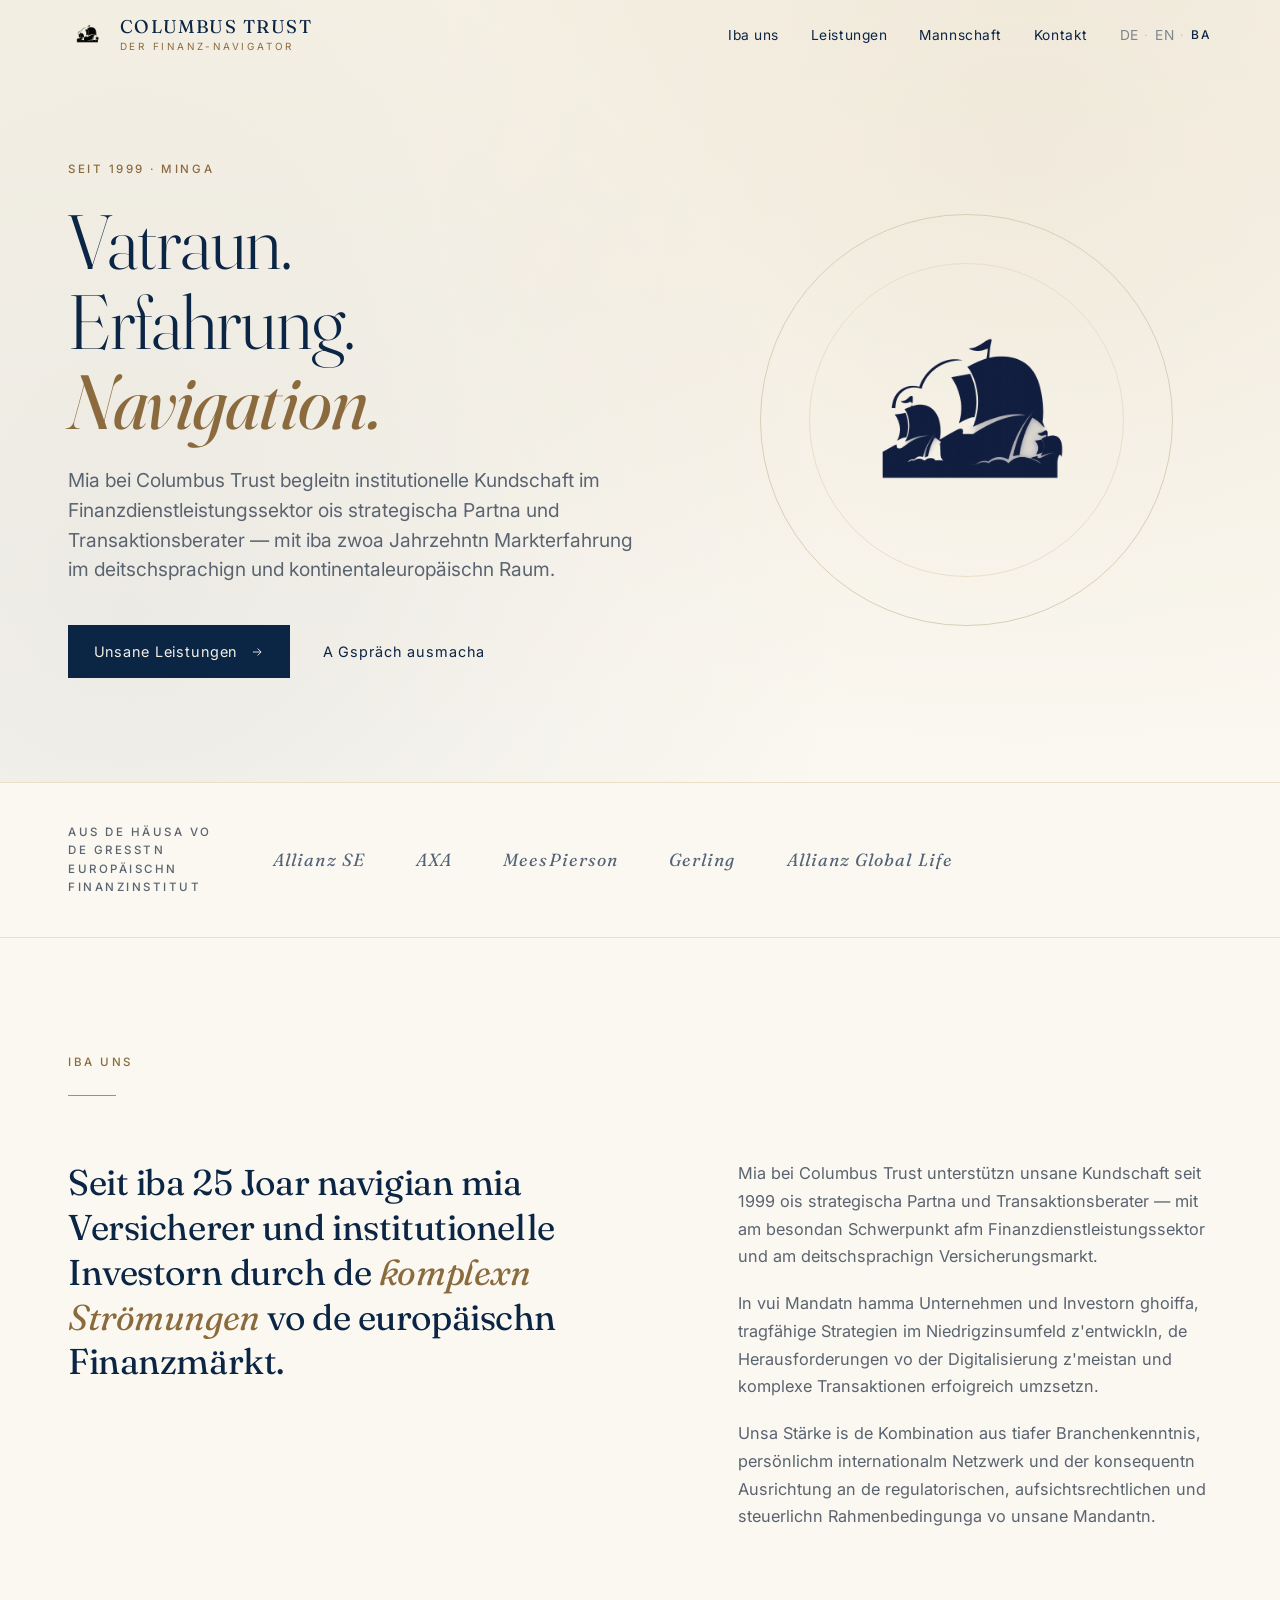
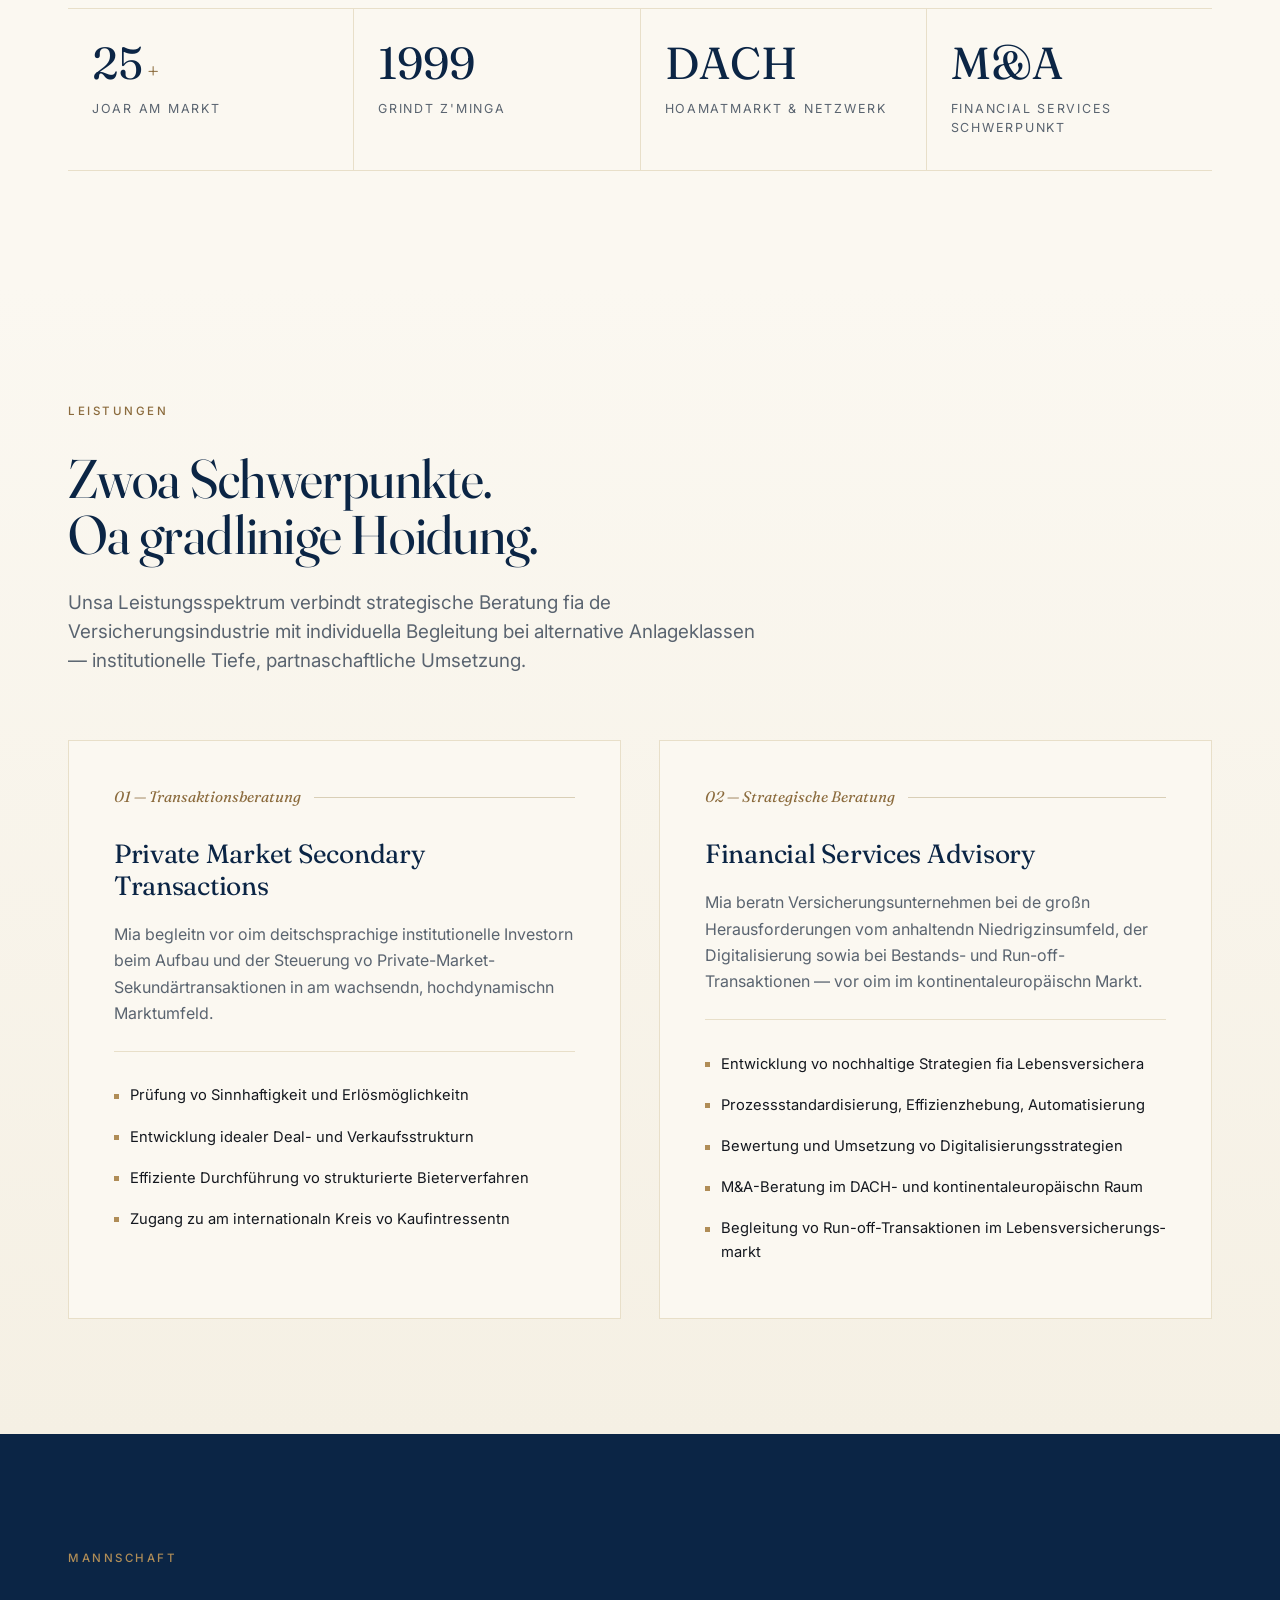
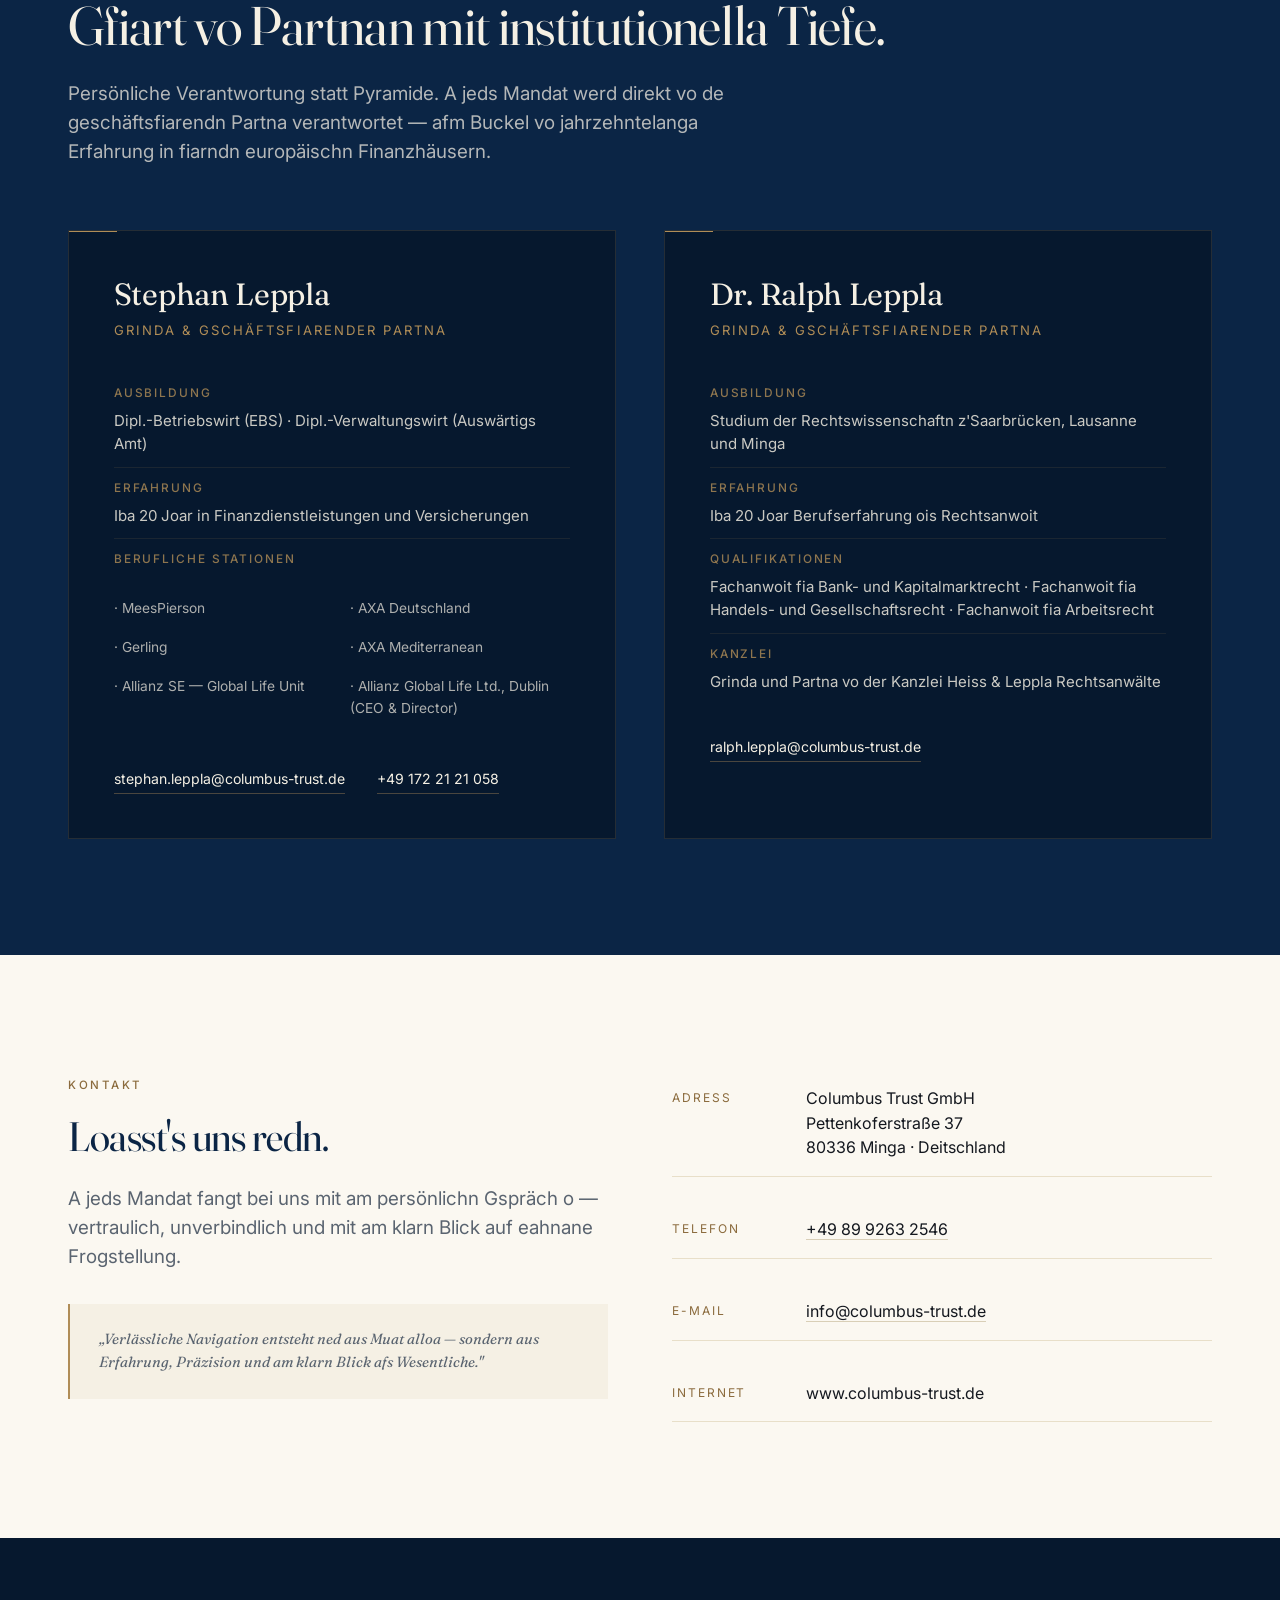
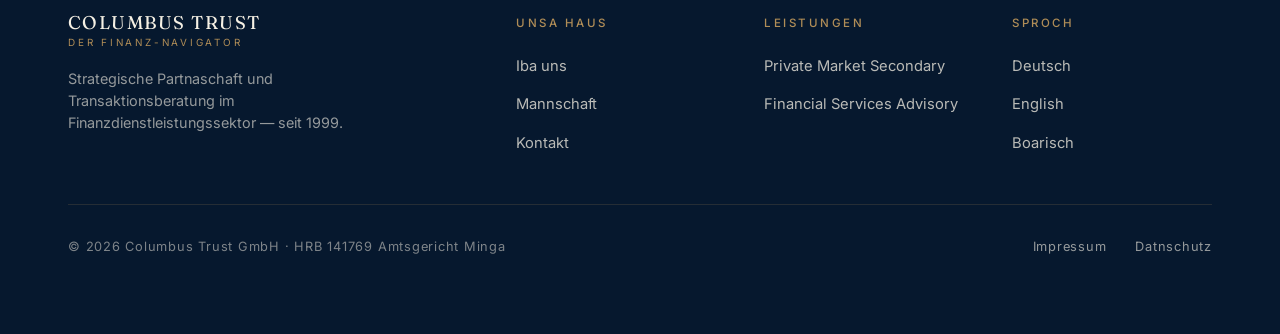
==== ba.html @ 00d5286d "Add Boarisch (Bavarian) translation + mobile logo alignment fix - New ba.html with Bavarian dialect " ====
<!DOCTYPE html>
<html lang="de-BY">
<head>
  <meta charset="UTF-8" />
  <meta name="viewport" content="width=device-width, initial-scale=1.0" />
  <title>Columbus Trust — Mia navigian's</title>
  <meta name="description" content="Columbus Trust GmbH — Strategischa Partna und Transaktionsberater fia de Finanzdienstleistungsbranche seit 1999. Minga." />
  <meta name="theme-color" content="#0B2545" />

  <link rel="preconnect" href="https://fonts.googleapis.com" />
  <link rel="preconnect" href="https://fonts.gstatic.com" crossorigin />
  <link href="https://fonts.googleapis.com/css2?family=Fraunces:ital,opsz,wght@0,9..144,300;0,9..144,400;0,9..144,500;1,9..144,400&family=Inter:wght@300;400;500;600&display=swap" rel="stylesheet" />

  <link rel="icon" type="image/png" href="assets/logo.png" />
  <link rel="stylesheet" href="styles.css" />
</head>
<body>

  <header class="site-header" id="siteHeader">
    <div class="container nav">
      <a href="#top" class="brand" aria-label="Columbus Trust — Hoamseitn">
        <span class="brand-mark"><img src="assets/logo.png" alt="" /></span>
        <span class="brand-text">
          <span class="brand-name">Columbus Trust</span>
          <span class="brand-tag">Der Finanz-Navigator</span>
        </span>
      </a>

      <nav aria-label="Hauptnavigation">
        <ul class="nav-links">
          <li><a href="#about">Iba uns</a></li>
          <li><a href="#services">Leistungen</a></li>
          <li><a href="#team">Mannschaft</a></li>
          <li><a href="#contact">Kontakt</a></li>
          <li class="lang-switch">
            <a href="index.html">DE</a>
            <span class="sep">·</span>
            <a href="en.html">EN</a>
            <span class="sep">·</span>
            <span class="active">BA</span>
          </li>
        </ul>
      </nav>

      <button class="nav-toggle" aria-label="Menü aufmacha" id="navToggle">
        <span></span><span></span><span></span>
      </button>
    </div>
  </header>

  <main id="top">

    <section class="hero">
      <div class="container hero-inner">
        <div class="hero-text reveal">
          <div class="eyebrow">Seit 1999 · Minga</div>
          <h1 class="hero-title display">
            Vatraun.<br />
            Erfahrung.<br />
            <em>Navigation.</em>
          </h1>
          <p class="hero-lead">
            Mia bei Columbus Trust begleitn institutionelle Kundschaft im Finanzdienstleistungssektor ois strategischa Partna und Transaktionsberater — mit iba zwoa Jahrzehntn Markterfahrung im deitschsprachign und kontinentaleuropäischn Raum.
          </p>
          <div>
            <a href="#services" class="hero-cta">Unsane Leistungen
              <svg width="14" height="14" viewBox="0 0 24 24" fill="none" stroke="currentColor" stroke-width="1.5"><path d="M5 12h14M13 6l6 6-6 6"/></svg>
            </a>
            <a href="#contact" class="hero-cta-secondary">A Gspräch ausmacha</a>
          </div>
        </div>

        <div class="hero-mark reveal" aria-hidden="true">
          <img src="assets/logo.png" alt="" />
        </div>
      </div>
    </section>

    <section class="credibility">
      <div class="container">
        <div class="credibility-label">Aus de Häusa vo de greßtn europäischn Finanzinstitut</div>
        <div class="credibility-logos">
          <span>Allianz SE</span>
          <span>AXA</span>
          <span>MeesPierson</span>
          <span>Gerling</span>
          <span>Allianz Global Life</span>
        </div>
      </div>
    </section>

    <section class="about" id="about">
      <div class="container">
        <div class="section-head reveal">
          <span class="eyebrow">Iba uns</span>
          <span class="divider"></span>
        </div>

        <div class="about-grid">
          <p class="about-statement reveal">
            Seit iba 25 Joar navigian mia Versicherer und institutionelle Investorn durch de <em>komplexn Strömungen</em> vo de europäischn Finanzmärkt.
          </p>

          <div class="about-body reveal">
            <p>
              Mia bei Columbus Trust unterstützn unsane Kundschaft seit 1999 ois strategischa Partna und Transaktionsberater — mit am besondan Schwerpunkt afm Finanzdienstleistungs­sektor und am deitschsprachign Versicherungs­markt.
            </p>
            <p>
              In vui Mandatn hamma Unternehmen und Investorn ghoiffa, tragfähige Strategien im Niedrigzinsumfeld z'entwickln, de Herausforderungen vo der Digitalisierung z'meistan und komplexe Transaktionen erfoigreich umzsetzn.
            </p>
            <p>
              Unsa Stärke is de Kombination aus tiafer Branchenkenntnis, persönlichm internationalm Netzwerk und der konsequentn Ausrichtung an de regulatorischen, aufsichtsrechtlichen und steuerlichn Rahmenbedingunga vo unsane Mandantn.
            </p>
          </div>
        </div>

        <div class="stats reveal">
          <div class="stat">
            <div class="stat-num">25<small>+</small></div>
            <div class="stat-label">Joar am Markt</div>
          </div>
          <div class="stat">
            <div class="stat-num">1999</div>
            <div class="stat-label">Grindt z'Minga</div>
          </div>
          <div class="stat">
            <div class="stat-num">DACH</div>
            <div class="stat-label">Hoamatmarkt &amp; Netzwerk</div>
          </div>
          <div class="stat">
            <div class="stat-num">M&amp;A</div>
            <div class="stat-label">Financial Services Schwerpunkt</div>
          </div>
        </div>
      </div>
    </section>

    <section class="services" id="services">
      <div class="container">
        <div class="section-head reveal">
          <span class="eyebrow">Leistungen</span>
          <h2 class="display">Zwoa Schwerpunkte.<br /> Oa gradlinige Hoidung.</h2>
          <p class="lead">
            Unsa Leistungsspektrum verbindt strategische Beratung fia de Versicherungsindustrie mit individuella Begleitung bei alternative Anlageklassen — institutionelle Tiefe, partnaschaftliche Umsetzung.
          </p>
        </div>

        <div class="service-grid">
          <article class="service-card reveal">
            <div class="service-num">01 — Transaktionsberatung</div>
            <h3>Private Market Secondary Transactions</h3>
            <p>
              Mia begleitn vor oim deitschsprachige institutionelle Investorn beim Aufbau und der Steuerung vo Private-Market-Sekundärtransaktionen in am wachsendn, hochdynamischn Marktumfeld.
            </p>
            <ul class="service-list">
              <li>Prüfung vo Sinnhaftigkeit und Erlösmöglichkeitn</li>
              <li>Entwicklung idealer Deal- und Verkaufsstrukturn</li>
              <li>Effiziente Durchführung vo strukturierte Bieterverfahren</li>
              <li>Zugang zu am internationaln Kreis vo Kaufintressentn</li>
            </ul>
          </article>

          <article class="service-card reveal">
            <div class="service-num">02 — Strategische Beratung</div>
            <h3>Financial Services Advisory</h3>
            <p>
              Mia beratn Versicherungsunternehmen bei de großn Herausforderungen vom anhaltendn Niedrigzinsumfeld, der Digitalisierung sowia bei Bestands- und Run-off-Transaktionen — vor oim im kontinentaleuropäischn Markt.
            </p>
            <ul class="service-list">
              <li>Entwicklung vo nochhaltige Strategien fia Lebensversichera</li>
              <li>Prozessstandardisierung, Effizienzhebung, Automatisierung</li>
              <li>Bewertung und Umsetzung vo Digitalisierungs­strategien</li>
              <li>M&amp;A-Beratung im DACH- und kontinental­europäischn Raum</li>
              <li>Begleitung vo Run-off-Transaktionen im Lebensversicherungs­markt</li>
            </ul>
          </article>
        </div>
      </div>
    </section>

    <section class="team" id="team">
      <div class="container">
        <div class="section-head reveal">
          <span class="eyebrow" style="color: var(--brass);">Mannschaft</span>
          <h2 class="display">Gfiart vo Partnan mit institutionella Tiefe.</h2>
          <p class="lead" style="color: rgba(245, 240, 228, 0.72);">
            Persönliche Verantwortung statt Pyramide. A jeds Mandat werd direkt vo de geschäftsfiarendn Partna verantwortet — afm Buckel vo jahrzehntelanga Erfahrung in fiarndn europäischn Finanzhäusern.
          </p>
        </div>

        <div class="team-grid">

          <article class="partner-card reveal">
            <h3 class="partner-name">Stephan Leppla</h3>
            <div class="partner-role">Grinda &amp; Gschäftsfiarender Partna</div>

            <ul class="partner-bio">
              <li>
                <strong>Ausbildung</strong>
                Dipl.-Betriebswirt (EBS) · Dipl.-Verwaltungswirt (Auswärtigs Amt)
              </li>
              <li>
                <strong>Erfahrung</strong>
                Iba 20 Joar in Finanzdienstleistungen und Versicherungen
              </li>
              <li>
                <strong>Berufliche Stationen</strong>
                <div class="partner-history">
                  <span>· MeesPierson</span>
                  <span>· AXA Deutschland</span>
                  <span>· Gerling</span>
                  <span>· AXA Mediterranean</span>
                  <span>· Allianz SE — Global Life Unit</span>
                  <span>· Allianz Global Life Ltd., Dublin (CEO &amp; Director)</span>
                </div>
              </li>
            </ul>

            <div class="partner-contact">
              <a href="mailto:stephan.leppla@columbus-trust.de">stephan.leppla@columbus-trust.de</a>
              <a href="tel:+491722121058">+49 172 21 21 058</a>
            </div>
          </article>

          <article class="partner-card reveal">
            <h3 class="partner-name">Dr. Ralph Leppla</h3>
            <div class="partner-role">Grinda &amp; Gschäftsfiarender Partna</div>

            <ul class="partner-bio">
              <li>
                <strong>Ausbildung</strong>
                Studium der Rechtswissenschaftn z'Saarbrücken, Lausanne und Minga
              </li>
              <li>
                <strong>Erfahrung</strong>
                Iba 20 Joar Berufserfahrung ois Rechtsanwoit
              </li>
              <li>
                <strong>Qualifikationen</strong>
                Fachanwoit fia Bank- und Kapitalmarktrecht · Fachanwoit fia Handels- und Gesellschaftsrecht · Fachanwoit fia Arbeitsrecht
              </li>
              <li>
                <strong>Kanzlei</strong>
                Grinda und Partna vo der Kanzlei Heiss &amp; Leppla Rechtsanwälte
              </li>
            </ul>

            <div class="partner-contact">
              <a href="mailto:ralph.leppla@columbus-trust.de">ralph.leppla@columbus-trust.de</a>
            </div>
          </article>

        </div>
      </div>
    </section>

    <section class="contact" id="contact">
      <div class="container">
        <div class="contact-grid">

          <div class="contact-block reveal">
            <span class="eyebrow">Kontakt</span>
            <h3 class="display" style="margin-top: 1rem;">Loasst's uns redn.</h3>
            <p class="lead" style="margin-top: 1.2rem;">
              A jeds Mandat fangt bei uns mit am persönlichn Gspräch o — vertraulich, unverbindlich und mit am klarn Blick auf eahnane Frogstellung.
            </p>
            <div class="contact-note" style="margin-top: 2rem;">
              „Verlässliche Navigation entsteht ned aus Muat alloa — sondern aus Erfahrung, Präzision und am klarn Blick afs Wesentliche."
            </div>
          </div>

          <div class="contact-info reveal">
            <div class="contact-row">
              <span class="label">Adress</span>
              <span class="value">
                Columbus Trust GmbH<br />
                Pettenkoferstraße 37<br />
                80336 Minga · Deitschland
              </span>
            </div>
            <div class="contact-row">
              <span class="label">Telefon</span>
              <span class="value"><a href="tel:+498992632546">+49 89 9263 2546</a></span>
            </div>
            <div class="contact-row">
              <span class="label">E-Mail</span>
              <span class="value"><a href="mailto:info@columbus-trust.de">info@columbus-trust.de</a></span>
            </div>
            <div class="contact-row">
              <span class="label">Internet</span>
              <span class="value">www.columbus-trust.de</span>
            </div>
          </div>

        </div>
      </div>
    </section>

  </main>

  <footer class="site-footer">
    <div class="container">
      <div class="footer-grid">
        <div class="footer-brand">
          <div class="brand-text">
            <span class="brand-name">Columbus Trust</span>
            <span class="brand-tag">Der Finanz-Navigator</span>
          </div>
          <p>Strategische Partnaschaft und Transaktionsberatung im Finanzdienstleistungs­sektor — seit 1999.</p>
        </div>

        <div class="footer-col">
          <h5>Unsa Haus</h5>
          <ul>
            <li><a href="#about">Iba uns</a></li>
            <li><a href="#team">Mannschaft</a></li>
            <li><a href="#contact">Kontakt</a></li>
          </ul>
        </div>

        <div class="footer-col">
          <h5>Leistungen</h5>
          <ul>
            <li><a href="#services">Private Market Secondary</a></li>
            <li><a href="#services">Financial Services Advisory</a></li>
          </ul>
        </div>

        <div class="footer-col">
          <h5>Sproch</h5>
          <ul>
            <li><a href="index.html">Deutsch</a></li>
            <li><a href="en.html">English</a></li>
            <li><a href="ba.html">Boarisch</a></li>
          </ul>
        </div>
      </div>

      <div class="footer-bottom">
        <div>© <span id="year"></span> Columbus Trust GmbH · HRB 141769 Amtsgericht Minga</div>
        <div class="legal">
          <a href="impressum.html">Impressum</a>
          <a href="datenschutz.html">Datnschutz</a>
        </div>
      </div>
    </div>
  </footer>

  <script>
    const header = document.getElementById('siteHeader');
    const onScroll = () => header.classList.toggle('is-scrolled', window.scrollY > 12);
    window.addEventListener('scroll', onScroll, { passive: true });
    onScroll();

    const navToggle = document.getElementById('navToggle');
    navToggle?.addEventListener('click', () => document.body.classList.toggle('nav-mobile-open'));
    document.querySelectorAll('.nav-links a').forEach(link => {
      link.addEventListener('click', () => document.body.classList.remove('nav-mobile-open'));
    });

    const observer = new IntersectionObserver((entries) => {
      entries.forEach(entry => {
        if (entry.isIntersecting) {
          entry.target.classList.add('is-visible');
          observer.unobserve(entry.target);
        }
      });
    }, { threshold: 0.12, rootMargin: '0px 0px -40px 0px' });
    document.querySelectorAll('.reveal').forEach(el => observer.observe(el));

    document.getElementById('year').textContent = new Date().getFullYear();
  </script>
</body>
</html>
---- styles.css ----
/* =========================================================
   COLUMBUS TRUST — Design system
   Palette: deep navy + warm cream + restrained brass
   Typography: Fraunces (display serif) + Inter (body sans)
   ========================================================= */

:root {
  --navy:        #0B2545;
  --navy-deep:   #06182E;
  --navy-soft:   #1B3358;
  --cream:       #F5F0E4;
  --paper:       #FBF8F1;
  --paper-warm:  #F1ECDF;
  --brass:       #B08D57;
  --brass-dim:   #8B6B3D;
  --ink:         #14181F;
  --ink-muted:   #5A6470;
  --line:        #D9CFB7;
  --line-soft:   #E8DFC9;

  --serif:  "Fraunces", "EB Garamond", "Georgia", serif;
  --sans:   "Inter", -apple-system, BlinkMacSystemFont, "Segoe UI", system-ui, sans-serif;

  --maxw: 1240px;
  --gutter: clamp(1.25rem, 4vw, 3rem);

  --ease: cubic-bezier(0.22, 1, 0.36, 1);
}

* { box-sizing: border-box; margin: 0; padding: 0; }

html { scroll-behavior: smooth; }

body {
  font-family: var(--sans);
  font-size: 17px;
  line-height: 1.6;
  color: var(--ink);
  background: var(--paper);
  -webkit-font-smoothing: antialiased;
  -moz-osx-font-smoothing: grayscale;
  text-rendering: optimizeLegibility;
}

img { max-width: 100%; display: block; }

a { color: inherit; text-decoration: none; }

::selection { background: var(--navy); color: var(--cream); }

/* ---------- Typography scale ---------- */

.eyebrow {
  font-family: var(--sans);
  font-size: 0.72rem;
  font-weight: 500;
  letter-spacing: 0.22em;
  text-transform: uppercase;
  color: var(--brass-dim);
}

.display {
  font-family: var(--serif);
  font-weight: 400;
  letter-spacing: -0.012em;
  line-height: 1.04;
  color: var(--navy);
  font-variation-settings: "SOFT" 0, "WONK" 0, "opsz" 144;
}

h1, h2, h3, h4 {
  font-family: var(--serif);
  font-weight: 400;
  color: var(--navy);
  letter-spacing: -0.01em;
}

h2 { font-size: clamp(2rem, 4.5vw, 3.4rem); line-height: 1.08; }
h3 { font-size: clamp(1.35rem, 2vw, 1.7rem); line-height: 1.22; }
h4 { font-size: 1.15rem; }

p { color: var(--ink); }
p + p { margin-top: 0.9em; }

.lead {
  font-size: 1.18rem;
  line-height: 1.55;
  color: var(--ink-muted);
  max-width: 58ch;
}

/* ---------- Layout primitives ---------- */

.container {
  width: 100%;
  max-width: var(--maxw);
  margin: 0 auto;
  padding-left: var(--gutter);
  padding-right: var(--gutter);
}

section { padding-block: clamp(4.5rem, 9vw, 8rem); }

.section-head {
  display: grid;
  grid-template-columns: 1fr;
  gap: 1.5rem;
  margin-bottom: clamp(2.5rem, 5vw, 4rem);
  max-width: 880px;
}

.section-head .eyebrow + h2 { margin-top: 0.4rem; }

.divider {
  width: 48px;
  height: 1px;
  background: var(--brass);
}

/* ---------- Header ---------- */

.site-header {
  position: fixed; top: 0; left: 0; right: 0;
  z-index: 50;
  padding: 1rem 0;
  transition: background 0.35s var(--ease), backdrop-filter 0.35s var(--ease), box-shadow 0.35s var(--ease), padding 0.35s var(--ease);
}

.site-header.is-scrolled {
  background: rgba(251, 248, 241, 0.85);
  backdrop-filter: saturate(140%) blur(14px);
  -webkit-backdrop-filter: saturate(140%) blur(14px);
  box-shadow: 0 1px 0 rgba(11, 37, 69, 0.06);
  padding: 0.7rem 0;
}

.nav {
  display: flex;
  align-items: center;
  justify-content: space-between;
  gap: 2rem;
}

.brand {
  display: flex;
  align-items: center;
  gap: 0.85rem;
  color: var(--navy);
}

.brand-mark {
  width: 38px; height: 38px;
  display: grid; place-items: center;
}

.brand-mark img { width: 100%; height: auto; }

.brand-text {
  display: flex; flex-direction: column; line-height: 1;
}

.brand-name {
  font-family: var(--serif);
  font-size: 1.15rem;
  letter-spacing: 0.08em;
  text-transform: uppercase;
  color: var(--navy);
}

.brand-tag {
  font-family: var(--sans);
  font-size: 0.62rem;
  letter-spacing: 0.28em;
  text-transform: uppercase;
  color: var(--brass-dim);
  margin-top: 0.35rem;
}

.nav-links {
  display: flex;
  align-items: center;
  gap: 2rem;
  list-style: none;
}

.nav-links a {
  font-size: 0.86rem;
  letter-spacing: 0.04em;
  color: var(--navy);
  position: relative;
  padding-block: 0.25rem;
  transition: color 0.2s var(--ease);
}

.nav-links a::after {
  content: "";
  position: absolute; left: 0; right: 0; bottom: 0;
  height: 1px; background: var(--brass);
  transform: scaleX(0); transform-origin: left;
  transition: transform 0.35s var(--ease);
}

.nav-links a:hover { color: var(--brass-dim); }
.nav-links a:hover::after { transform: scaleX(1); }

.nav-cta {
  font-size: 0.84rem;
  padding: 0.6rem 1.1rem;
  border: 1px solid var(--navy);
  color: var(--navy);
  transition: background 0.25s var(--ease), color 0.25s var(--ease);
}
.nav-cta:hover { background: var(--navy); color: var(--cream); }

.lang-switch {
  font-size: 0.75rem;
  letter-spacing: 0.18em;
  text-transform: uppercase;
  color: var(--ink-muted);
  display: inline-flex;
  align-items: center;
  gap: 0.35rem;
}
.lang-switch a {
  opacity: 0.5;
  transition: opacity 0.2s var(--ease);
}
.lang-switch a:hover { opacity: 1; color: var(--brass-dim); }
.lang-switch .active { color: var(--navy); font-weight: 500; opacity: 1; }
.lang-switch .sep { opacity: 0.3; }

.nav-toggle {
  display: none;
  background: none;
  border: none;
  cursor: pointer;
  padding: 0.5rem;
}
.nav-toggle span {
  display: block; width: 22px; height: 1.5px;
  background: var(--navy); margin: 5px 0;
  transition: transform 0.3s var(--ease), opacity 0.3s var(--ease);
}

/* ---------- Hero ---------- */

.hero {
  position: relative;
  padding-top: clamp(7rem, 14vw, 10rem);
  padding-bottom: clamp(4rem, 8vw, 7rem);
  background: linear-gradient(180deg, var(--cream) 0%, var(--paper) 100%);
  overflow: hidden;
}

.hero::before {
  content: "";
  position: absolute;
  inset: 0;
  background-image:
    radial-gradient(circle at 80% 20%, rgba(176, 141, 87, 0.08), transparent 50%),
    radial-gradient(circle at 10% 80%, rgba(11, 37, 69, 0.06), transparent 55%);
  pointer-events: none;
}

.hero-inner {
  position: relative;
  display: grid;
  grid-template-columns: 1.2fr 1fr;
  gap: 4rem;
  align-items: center;
}

.hero-text .eyebrow { margin-bottom: 1.5rem; }

.hero-title {
  font-size: clamp(2.6rem, 6vw, 5.2rem);
  font-weight: 300;
  margin-bottom: 1.5rem;
}

.hero-title em {
  font-style: italic;
  color: var(--brass-dim);
  font-weight: 400;
}

.hero-lead {
  font-size: clamp(1.05rem, 1.5vw, 1.25rem);
  line-height: 1.55;
  color: var(--ink-muted);
  max-width: 50ch;
  margin-bottom: 2.5rem;
}

.hero-cta {
  display: inline-flex;
  align-items: center;
  gap: 0.8rem;
  padding: 0.95rem 1.6rem;
  background: var(--navy);
  color: var(--cream);
  font-size: 0.9rem;
  letter-spacing: 0.06em;
  transition: background 0.25s var(--ease), transform 0.25s var(--ease);
}
.hero-cta:hover { background: var(--navy-deep); transform: translateY(-1px); }
.hero-cta-secondary {
  display: inline-flex;
  align-items: center;
  gap: 0.7rem;
  padding: 0.95rem 0;
  margin-left: 1.75rem;
  color: var(--navy);
  font-size: 0.9rem;
  letter-spacing: 0.06em;
  border-bottom: 1px solid transparent;
  transition: border-color 0.25s var(--ease);
}
.hero-cta-secondary:hover { border-color: var(--brass); }

.hero-mark {
  position: relative;
  aspect-ratio: 1 / 1;
  display: grid;
  place-items: center;
}

.hero-mark::before {
  content: "";
  position: absolute;
  inset: 8%;
  border: 1px solid var(--line);
  border-radius: 50%;
}
.hero-mark::after {
  content: "";
  position: absolute;
  inset: 18%;
  border: 1px solid var(--line-soft);
  border-radius: 50%;
}

.hero-mark img {
  position: relative;
  width: 64%;
  height: auto;
  filter: brightness(0) saturate(100%) invert(11%) sepia(28%) saturate(2100%) hue-rotate(195deg) brightness(96%) contrast(102%);
  transition: transform 1.2s var(--ease);
}

/* ---------- Credibility band ---------- */

.credibility {
  border-block: 1px solid var(--line-soft);
  padding-block: 2.5rem;
  background: var(--paper);
}

.credibility .container {
  display: grid;
  grid-template-columns: auto 1fr;
  gap: clamp(1.5rem, 4vw, 4rem);
  align-items: center;
}

.credibility-label {
  font-size: 0.72rem;
  font-weight: 500;
  letter-spacing: 0.22em;
  text-transform: uppercase;
  color: var(--ink-muted);
  max-width: 22ch;
}

.credibility-logos {
  display: flex;
  flex-wrap: wrap;
  gap: clamp(1.5rem, 4vw, 3.5rem);
  align-items: center;
}

.credibility-logos span {
  font-family: var(--serif);
  font-size: 1.1rem;
  letter-spacing: 0.06em;
  color: var(--navy);
  opacity: 0.7;
  font-style: italic;
}

/* ---------- About ---------- */

.about {
  background: var(--paper);
}

.about-grid {
  display: grid;
  grid-template-columns: 5fr 4fr;
  gap: clamp(2rem, 6vw, 5rem);
  align-items: start;
}

.about-statement {
  font-family: var(--serif);
  font-size: clamp(1.6rem, 2.8vw, 2.4rem);
  line-height: 1.25;
  color: var(--navy);
  letter-spacing: -0.012em;
}

.about-statement em { color: var(--brass-dim); font-style: italic; }

.about-body p {
  color: var(--ink-muted);
  font-size: 1.02rem;
  line-height: 1.7;
}

.about-body p + p { margin-top: 1.2rem; }

.stats {
  margin-top: clamp(3rem, 6vw, 5rem);
  display: grid;
  grid-template-columns: repeat(4, 1fr);
  gap: 1px;
  background: var(--line-soft);
  border-block: 1px solid var(--line-soft);
}

.stat {
  background: var(--paper);
  padding: 2rem 1.5rem;
  text-align: left;
}

.stat-num {
  font-family: var(--serif);
  font-size: clamp(2.2rem, 3.5vw, 3rem);
  color: var(--navy);
  line-height: 1;
  display: flex;
  align-items: baseline;
  gap: 0.15rem;
}
.stat-num small { font-size: 0.5em; color: var(--brass-dim); font-weight: 400; margin-left: 0.1rem; }

.stat-label {
  font-size: 0.78rem;
  letter-spacing: 0.14em;
  text-transform: uppercase;
  color: var(--ink-muted);
  margin-top: 0.8rem;
}

/* ---------- Services ---------- */

.services {
  background: linear-gradient(180deg, var(--paper) 0%, var(--cream) 100%);
}

.service-grid {
  display: grid;
  grid-template-columns: 1fr 1fr;
  gap: clamp(1.5rem, 3vw, 2.5rem);
}

.service-card {
  background: var(--paper);
  border: 1px solid var(--line-soft);
  padding: clamp(2rem, 3.5vw, 3rem);
  position: relative;
  transition: transform 0.45s var(--ease), box-shadow 0.45s var(--ease), border-color 0.45s var(--ease);
}

.service-card:hover {
  transform: translateY(-4px);
  box-shadow: 0 24px 60px -30px rgba(11, 37, 69, 0.25);
  border-color: var(--line);
}

.service-num {
  font-family: var(--serif);
  font-style: italic;
  font-size: 0.95rem;
  color: var(--brass-dim);
  margin-bottom: 1.8rem;
  display: flex;
  align-items: center;
  gap: 0.8rem;
}
.service-num::after {
  content: "";
  flex: 1;
  height: 1px;
  background: var(--line);
}

.service-card h3 {
  font-size: 1.65rem;
  line-height: 1.2;
  margin-bottom: 1.2rem;
}

.service-card p {
  color: var(--ink-muted);
  font-size: 1rem;
  line-height: 1.65;
  margin-bottom: 1.5rem;
}

.service-list {
  list-style: none;
  margin-top: 1.5rem;
  border-top: 1px solid var(--line-soft);
  padding-top: 1.5rem;
}

.service-list li {
  padding: 0.55rem 0;
  font-size: 0.92rem;
  color: var(--ink);
  display: flex;
  align-items: flex-start;
  gap: 0.7rem;
}

.service-list li::before {
  content: "";
  flex: 0 0 5px;
  width: 5px; height: 5px;
  background: var(--brass);
  margin-top: 0.6rem;
}

/* ---------- Team ---------- */

.team {
  background: var(--navy);
  color: var(--cream);
}

.team .eyebrow { color: var(--brass); }
.team h2 { color: var(--cream); }
.team .section-head p { color: rgba(245, 240, 228, 0.7); }

.team-grid {
  display: grid;
  grid-template-columns: 1fr 1fr;
  gap: clamp(1.5rem, 4vw, 3rem);
}

.partner-card {
  background: var(--navy-deep);
  border: 1px solid rgba(176, 141, 87, 0.18);
  padding: clamp(2rem, 3.5vw, 3rem);
  position: relative;
  overflow: hidden;
}

.partner-card::before {
  content: "";
  position: absolute;
  top: 0; left: 0; width: 48px; height: 1px;
  background: var(--brass);
}

.partner-name {
  font-family: var(--serif);
  font-size: clamp(1.7rem, 2.4vw, 2.1rem);
  color: var(--cream);
  margin-bottom: 0.4rem;
  letter-spacing: -0.01em;
}

.partner-role {
  font-size: 0.82rem;
  letter-spacing: 0.16em;
  text-transform: uppercase;
  color: var(--brass);
  margin-bottom: 2rem;
}

.partner-bio {
  list-style: none;
}

.partner-bio li {
  padding: 0.7rem 0;
  border-bottom: 1px solid rgba(176, 141, 87, 0.12);
  font-size: 0.94rem;
  color: rgba(245, 240, 228, 0.82);
  line-height: 1.55;
}

.partner-bio li:last-child { border-bottom: none; }

.partner-bio strong {
  font-weight: 500;
  color: var(--cream);
  display: block;
  font-size: 0.74rem;
  letter-spacing: 0.16em;
  text-transform: uppercase;
  margin-bottom: 0.4rem;
  color: var(--brass);
  opacity: 0.8;
}

.partner-history {
  margin-top: 1.5rem;
  display: grid;
  grid-template-columns: 1fr 1fr;
  gap: 0.4rem 1rem;
}

.partner-history span {
  font-size: 0.86rem;
  color: rgba(245, 240, 228, 0.7);
  padding: 0.35rem 0;
}

.partner-contact {
  margin-top: 2rem;
  display: flex;
  flex-wrap: wrap;
  gap: 1rem 2rem;
  font-size: 0.88rem;
}

.partner-contact a {
  color: var(--cream);
  border-bottom: 1px solid rgba(176, 141, 87, 0.4);
  padding-bottom: 0.15rem;
  transition: border-color 0.25s var(--ease);
}
.partner-contact a:hover { border-color: var(--brass); }

/* ---------- Contact ---------- */

.contact {
  background: var(--paper);
}

.contact-grid {
  display: grid;
  grid-template-columns: 1fr 1fr;
  gap: clamp(2rem, 5vw, 4rem);
  align-items: start;
}

.contact-block h3 {
  font-size: clamp(2rem, 3.2vw, 2.6rem);
  margin-bottom: 1.5rem;
  line-height: 1.15;
}

.contact-info {
  display: grid;
  gap: 1.5rem;
}

.contact-row {
  display: grid;
  grid-template-columns: 110px 1fr;
  gap: 1.5rem;
  padding-block: 1rem;
  border-bottom: 1px solid var(--line-soft);
}

.contact-row .label {
  font-size: 0.75rem;
  letter-spacing: 0.16em;
  text-transform: uppercase;
  color: var(--brass-dim);
  padding-top: 0.15rem;
}

.contact-row .value {
  font-size: 1rem;
  color: var(--ink);
  line-height: 1.55;
}

.contact-row a {
  border-bottom: 1px solid var(--line);
  transition: border-color 0.25s var(--ease);
}
.contact-row a:hover { border-color: var(--brass); }

.contact-note {
  background: var(--cream);
  border-left: 2px solid var(--brass);
  padding: 1.5rem 1.8rem;
  font-size: 0.92rem;
  line-height: 1.6;
  color: var(--ink-muted);
  font-family: var(--serif);
  font-style: italic;
}

/* ---------- Footer ---------- */

.site-footer {
  background: var(--navy-deep);
  color: rgba(245, 240, 228, 0.7);
  padding-block: clamp(3rem, 6vw, 5rem);
}

.footer-grid {
  display: grid;
  grid-template-columns: 2fr 1fr 1fr 1fr;
  gap: 3rem;
  margin-bottom: 3rem;
}

.footer-brand .brand-name { color: var(--cream); }
.footer-brand .brand-tag { color: var(--brass); }
.footer-brand p {
  margin-top: 1.2rem;
  font-size: 0.9rem;
  color: rgba(245, 240, 228, 0.6);
  max-width: 32ch;
  line-height: 1.55;
}

.footer-col h5 {
  font-family: var(--sans);
  font-size: 0.72rem;
  font-weight: 500;
  letter-spacing: 0.22em;
  text-transform: uppercase;
  color: var(--brass);
  margin-bottom: 1.2rem;
}

.footer-col ul { list-style: none; display: grid; gap: 0.7rem; }
.footer-col a {
  font-size: 0.92rem;
  color: rgba(245, 240, 228, 0.75);
  transition: color 0.2s var(--ease);
}
.footer-col a:hover { color: var(--brass); }

.footer-bottom {
  display: flex;
  justify-content: space-between;
  align-items: center;
  padding-top: 2rem;
  border-top: 1px solid rgba(176, 141, 87, 0.18);
  font-size: 0.8rem;
  color: rgba(245, 240, 228, 0.5);
  letter-spacing: 0.06em;
}

.footer-bottom .legal { display: flex; gap: 1.8rem; }
.footer-bottom .legal a { color: rgba(245, 240, 228, 0.6); }
.footer-bottom .legal a:hover { color: var(--brass); }

/* ---------- Reveal animations ---------- */

.reveal {
  opacity: 0;
  transform: translateY(24px);
  transition: opacity 0.9s var(--ease), transform 0.9s var(--ease);
}
.reveal.is-visible {
  opacity: 1;
  transform: none;
}

/* ---------- Responsive ---------- */

@media (max-width: 960px) {
  .hero-inner {
    grid-template-columns: 1fr;
    gap: 0;
    position: relative;
  }
  .hero-mark {
    position: absolute;
    top: -8px;
    right: 0;
    width: clamp(76px, 14vw, 104px);
    height: auto;
    max-width: none;
    margin: 0;
    aspect-ratio: auto;
  }
  .hero-mark::before,
  .hero-mark::after { display: none; }
  .hero-mark img {
    width: 100%;
    height: auto;
  }

  .hero-text .eyebrow {
    padding-right: clamp(92px, 16vw, 120px);
    margin-bottom: clamp(2.25rem, 7vw, 3.25rem);
  }

  .about-grid { grid-template-columns: 1fr; gap: 2rem; }
  .stats { grid-template-columns: repeat(2, 1fr); }
  .service-grid { grid-template-columns: 1fr; }
  .team-grid { grid-template-columns: 1fr; }
  .contact-grid { grid-template-columns: 1fr; }
  .footer-grid { grid-template-columns: 1fr 1fr; gap: 2rem; }
  .footer-brand { grid-column: 1 / -1; }
}

@media (max-width: 720px) {
  .nav-links { display: none; }
  .nav-toggle { display: block; }
  .nav-mobile-open .nav-links {
    display: flex; flex-direction: column;
    position: fixed; top: 0; right: 0; bottom: 0; left: 0;
    background: var(--paper);
    padding: 6rem 2rem 2rem;
    gap: 1.5rem;
    align-items: flex-start;
    z-index: 40;
  }
  .nav-mobile-open .nav-links a { font-size: 1.2rem; font-family: var(--serif); }
  .partner-history { grid-template-columns: 1fr; }
  .footer-grid { grid-template-columns: 1fr; }
  .footer-bottom { flex-direction: column; gap: 1rem; align-items: flex-start; }
  .credibility .container { grid-template-columns: 1fr; gap: 1rem; }
  .contact-row { grid-template-columns: 1fr; gap: 0.3rem; }
}

@media (prefers-reduced-motion: reduce) {
  *, *::before, *::after {
    animation-duration: 0.01ms !important;
    transition-duration: 0.01ms !important;
  }
  .reveal { opacity: 1; transform: none; }
}
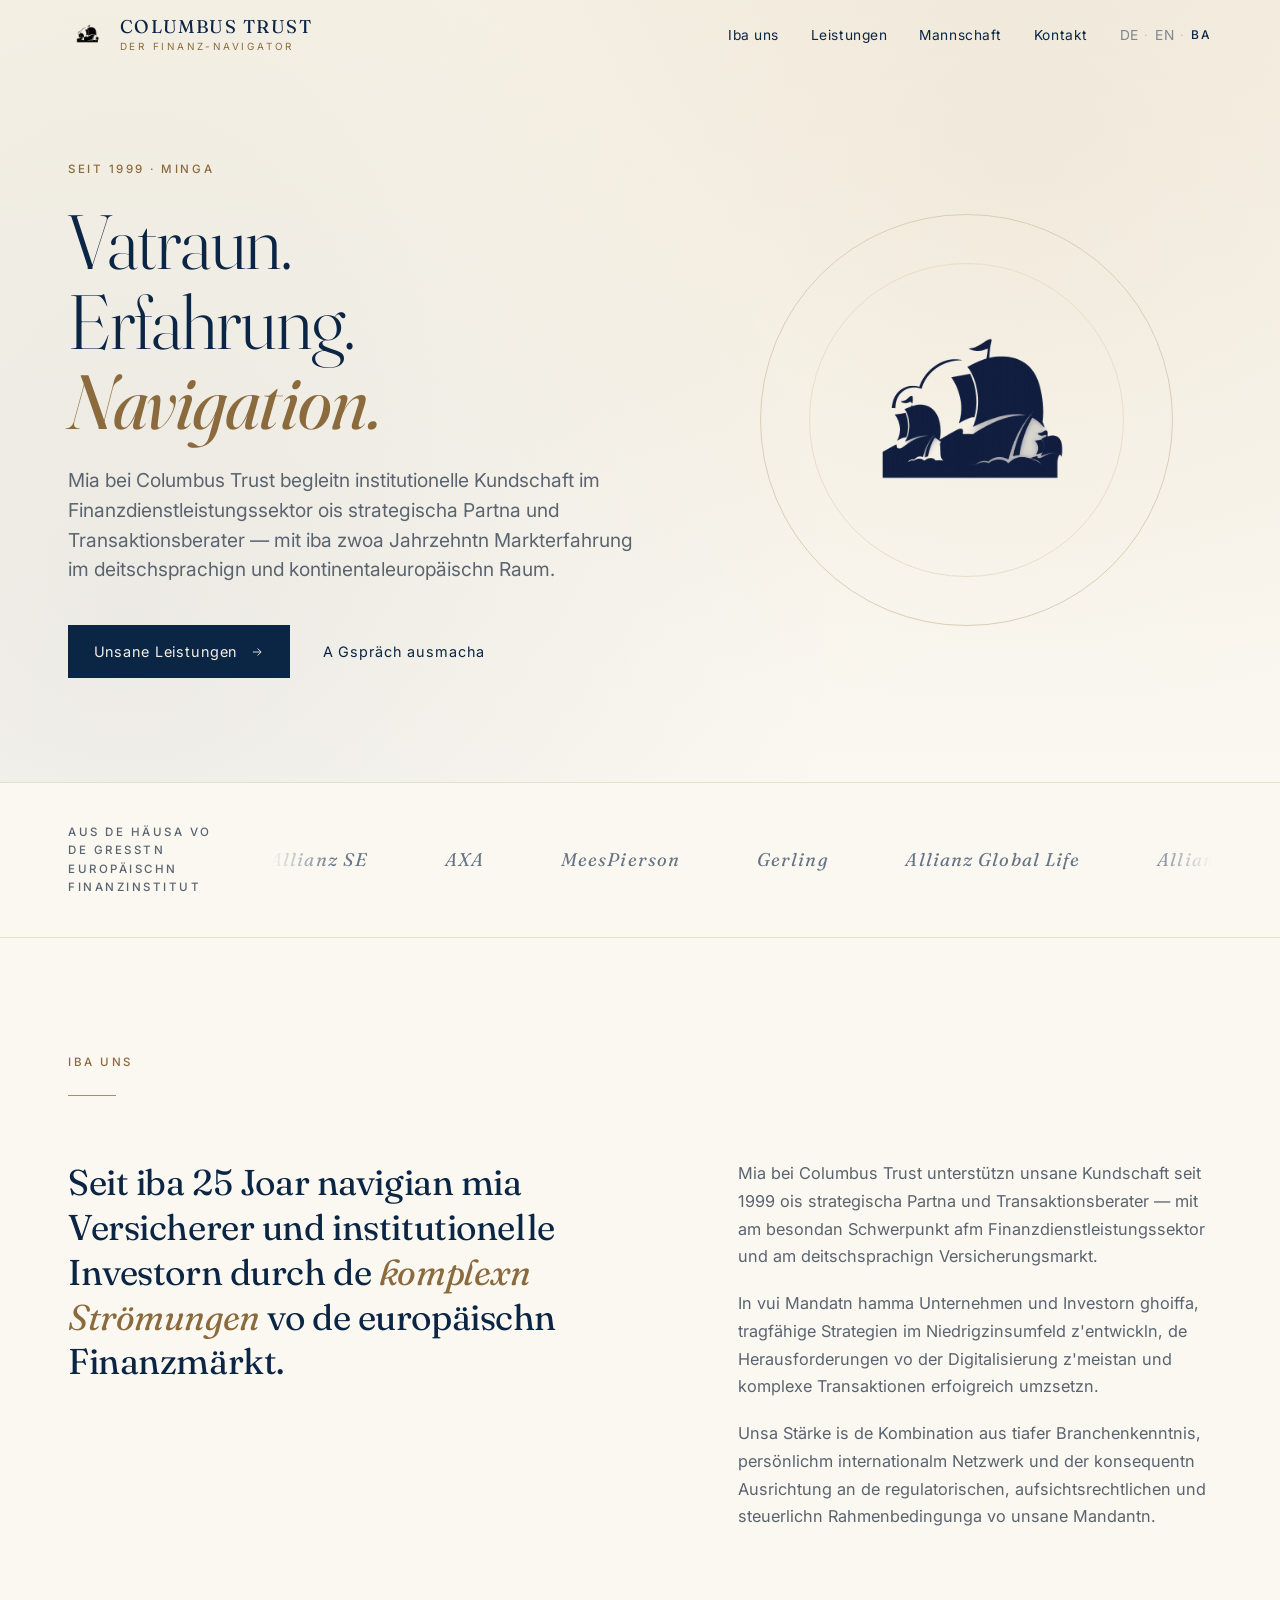
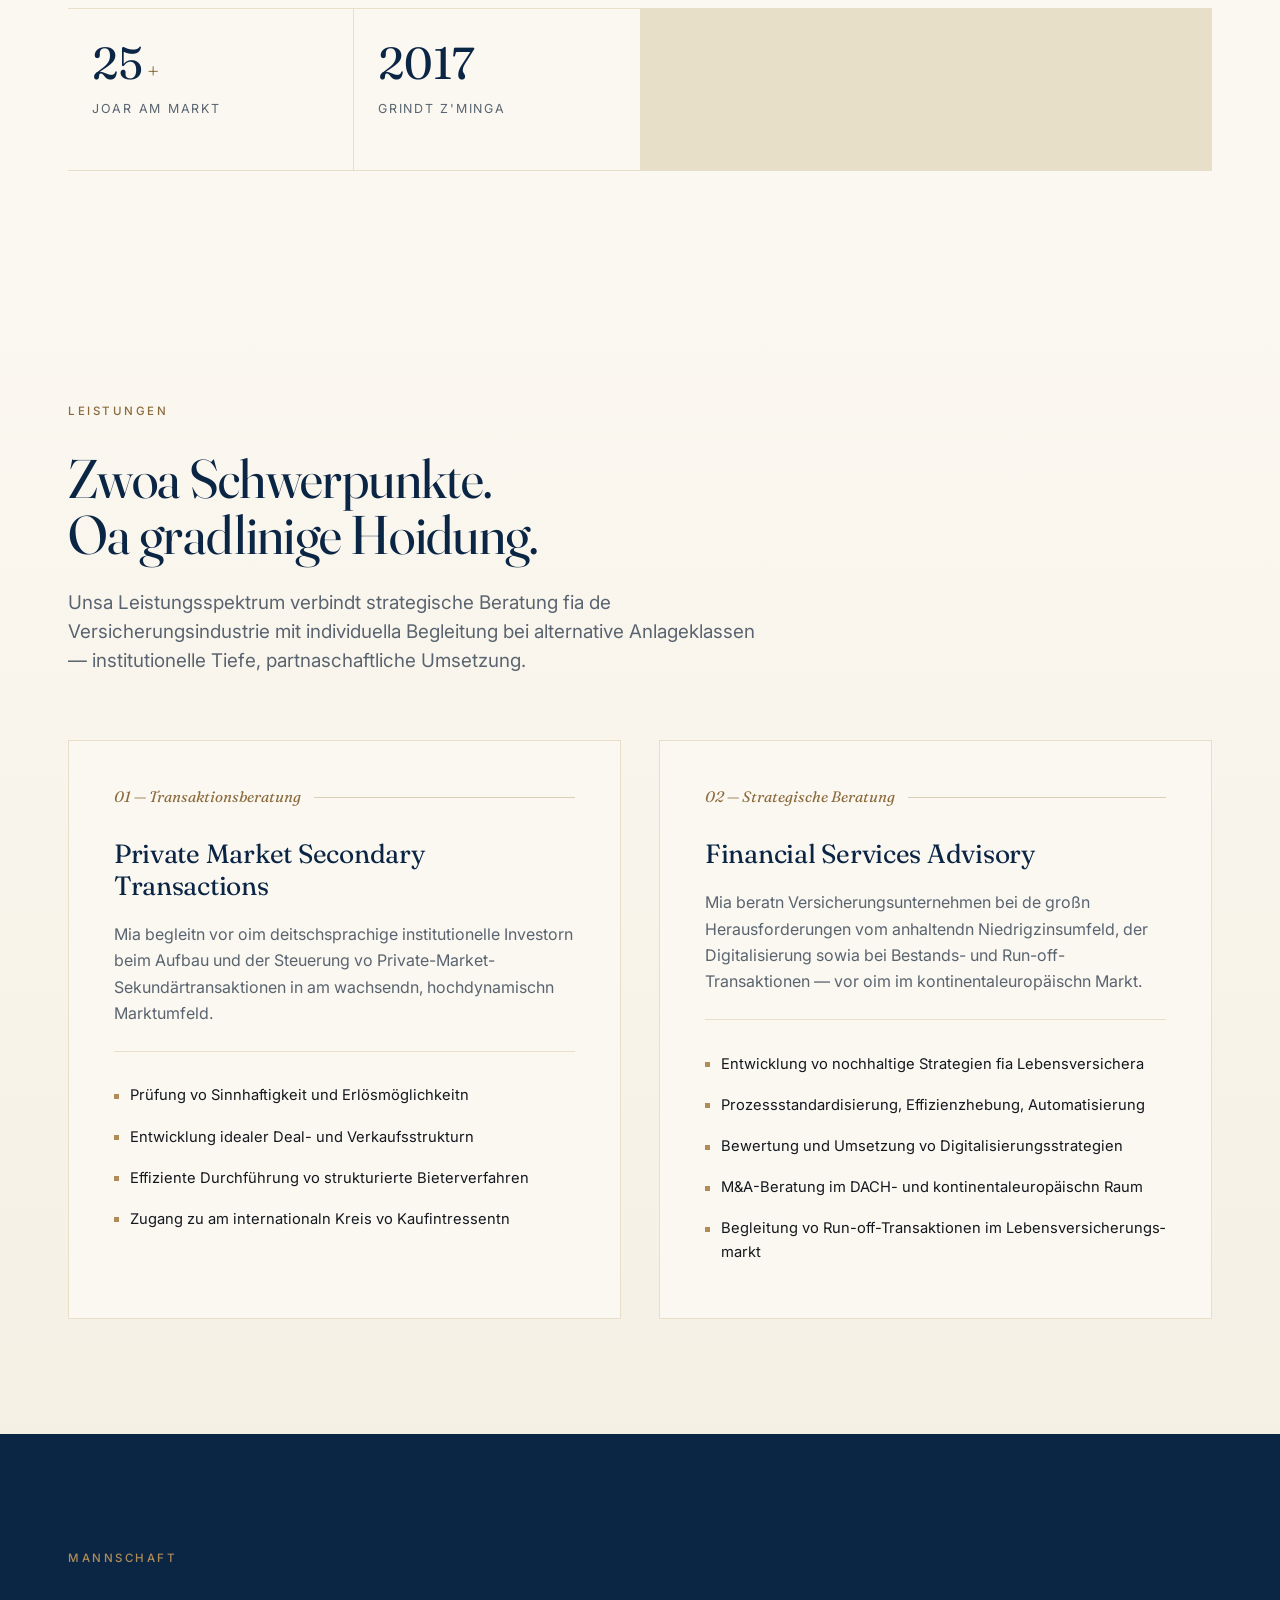
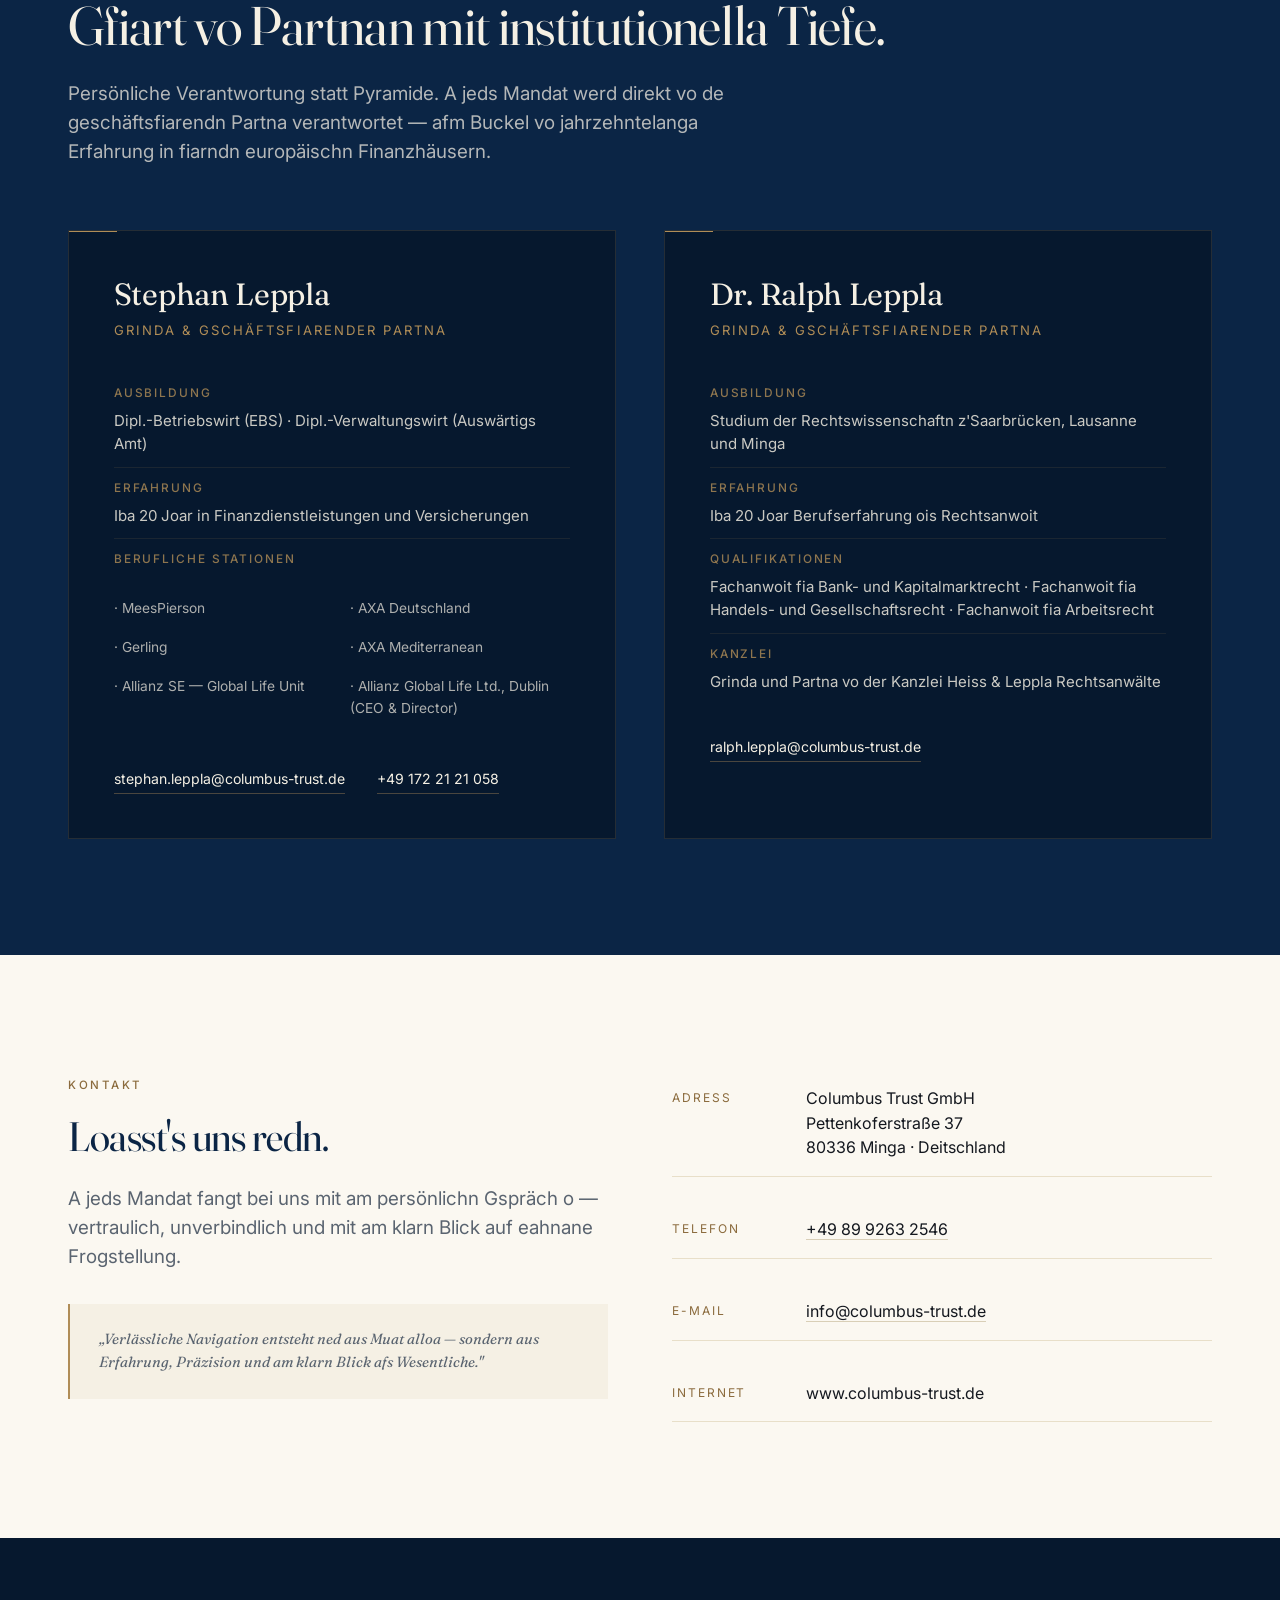
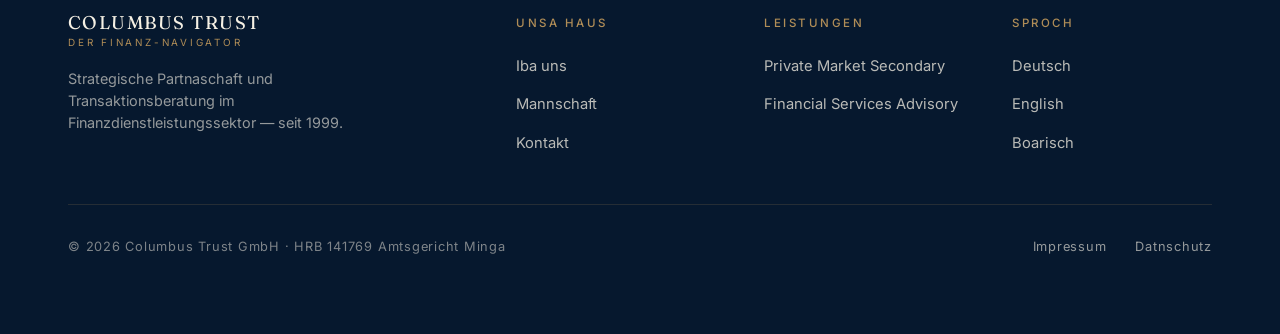
==== commit 3a8fed31: "Animate credibility band as a marquee + sequential stat counters Credibility row:   - Items now sit " ====
--- a/ba.html
+++ b/ba.html
@@ -80,11 +80,18 @@
       <div class="container">
         <div class="credibility-label">Aus de Häusa vo de greßtn europäischn Finanzinstitut</div>
         <div class="credibility-logos">
-          <span>Allianz SE</span>
-          <span>AXA</span>
-          <span>MeesPierson</span>
-          <span>Gerling</span>
-          <span>Allianz Global Life</span>
+          <div class="marquee-track">
+            <span>Allianz SE</span>
+            <span>AXA</span>
+            <span>MeesPierson</span>
+            <span>Gerling</span>
+            <span>Allianz Global Life</span>
+            <span aria-hidden="true">Allianz SE</span>
+            <span aria-hidden="true">AXA</span>
+            <span aria-hidden="true">MeesPierson</span>
+            <span aria-hidden="true">Gerling</span>
+            <span aria-hidden="true">Allianz Global Life</span>
+          </div>
         </div>
       </div>
     </section>
@@ -114,20 +121,20 @@
           </div>
         </div>
 
-        <div class="stats reveal">
-          <div class="stat">
-            <div class="stat-num">25<small>+</small></div>
+        <div class="stats">
+          <div class="stat" data-animate="count-up" data-target="25">
+            <div class="stat-num"><span class="stat-value">0</span><small>+</small></div>
             <div class="stat-label">Joar am Markt</div>
           </div>
-          <div class="stat">
-            <div class="stat-num">1999</div>
+          <div class="stat" data-animate="count-down" data-target="1999" data-from="2026">
+            <div class="stat-num"><span class="stat-value">2026</span></div>
             <div class="stat-label">Grindt z'Minga</div>
           </div>
-          <div class="stat">
+          <div class="stat" data-animate="fade">
             <div class="stat-num">DACH</div>
             <div class="stat-label">Hoamatmarkt &amp; Netzwerk</div>
           </div>
-          <div class="stat">
+          <div class="stat" data-animate="fade">
             <div class="stat-num">M&amp;A</div>
             <div class="stat-label">Financial Services Schwerpunkt</div>
           </div>
@@ -369,6 +376,47 @@
     document.querySelectorAll('.reveal').forEach(el => observer.observe(el));
 
     document.getElementById('year').textContent = new Date().getFullYear();
+
+    (function() {
+      const section = document.querySelector('.stats');
+      if (!section) return;
+      const easeOutCubic = t => 1 - Math.pow(1 - t, 3);
+      const animateNumber = (el, from, to, duration) => {
+        const start = performance.now();
+        const tick = (now) => {
+          const t = Math.min((now - start) / duration, 1);
+          el.textContent = Math.round(from + (to - from) * easeOutCubic(t));
+          if (t < 1) requestAnimationFrame(tick);
+          else el.textContent = to;
+        };
+        requestAnimationFrame(tick);
+      };
+      const runSequence = () => {
+        const stats = section.querySelectorAll('.stat');
+        let delay = 0;
+        stats.forEach((stat) => {
+          const type = stat.dataset.animate;
+          setTimeout(() => {
+            stat.classList.add('is-visible');
+            if (type === 'count-up') {
+              animateNumber(stat.querySelector('.stat-value'), 0, parseInt(stat.dataset.target, 10), 1200);
+            } else if (type === 'count-down') {
+              const from = parseInt(stat.dataset.from, 10) || new Date().getFullYear();
+              animateNumber(stat.querySelector('.stat-value'), from, parseInt(stat.dataset.target, 10), 1400);
+            }
+          }, delay);
+          if (type === 'count-up') delay += 1100;
+          else if (type === 'count-down') delay += 1300;
+          else delay += 280;
+        });
+      };
+      const obs = new IntersectionObserver((entries) => {
+        entries.forEach((e) => {
+          if (e.isIntersecting) { runSequence(); obs.unobserve(e.target); }
+        });
+      }, { threshold: 0.35 });
+      obs.observe(section);
+    })();
   </script>
 </body>
 </html>
--- a/styles.css
+++ b/styles.css
@@ -348,18 +348,19 @@
   transition: transform 1.2s var(--ease);
 }
 
-/* ---------- Credibility band ---------- */
+/* ---------- Credibility band (horizontal marquee) ---------- */
 
 .credibility {
   border-block: 1px solid var(--line-soft);
   padding-block: 2.5rem;
   background: var(--paper);
+  overflow: hidden;
 }
 
 .credibility .container {
   display: grid;
   grid-template-columns: auto 1fr;
-  gap: clamp(1.5rem, 4vw, 4rem);
+  gap: clamp(1.5rem, 4vw, 3rem);
   align-items: center;
 }
 
@@ -370,22 +371,41 @@
   text-transform: uppercase;
   color: var(--ink-muted);
   max-width: 22ch;
+  flex-shrink: 0;
 }
 
 .credibility-logos {
+  overflow: hidden;
+  min-width: 0;
+  -webkit-mask-image: linear-gradient(to right, transparent, #000 7%, #000 93%, transparent);
+  mask-image: linear-gradient(to right, transparent, #000 7%, #000 93%, transparent);
+}
+
+.marquee-track {
   display: flex;
-  flex-wrap: wrap;
-  gap: clamp(1.5rem, 4vw, 3.5rem);
-  align-items: center;
-}
-
-.credibility-logos span {
+  align-items: center;
+  gap: clamp(2.5rem, 6vw, 5rem);
+  width: max-content;
+  animation: marquee-scroll 34s linear infinite;
+  will-change: transform;
+}
+
+.marquee-track:hover { animation-play-state: paused; }
+
+.marquee-track span {
   font-family: var(--serif);
-  font-size: 1.1rem;
+  font-size: 1.15rem;
   letter-spacing: 0.06em;
   color: var(--navy);
-  opacity: 0.7;
+  opacity: 0.62;
   font-style: italic;
+  white-space: nowrap;
+  flex-shrink: 0;
+}
+
+@keyframes marquee-scroll {
+  from { transform: translate3d(0, 0, 0); }
+  to   { transform: translate3d(-50%, 0, 0); }
 }
 
 /* ---------- About ---------- */
@@ -432,6 +452,21 @@
   background: var(--paper);
   padding: 2rem 1.5rem;
   text-align: left;
+}
+
+.stat[data-animate] {
+  opacity: 0;
+  transform: translateY(10px);
+  transition: opacity 0.7s var(--ease), transform 0.7s var(--ease);
+}
+.stat[data-animate].is-visible {
+  opacity: 1;
+  transform: none;
+}
+
+@media (prefers-reduced-motion: reduce) {
+  .stat[data-animate] { opacity: 1; transform: none; }
+  .marquee-track { animation: none; }
 }
 
 .stat-num {
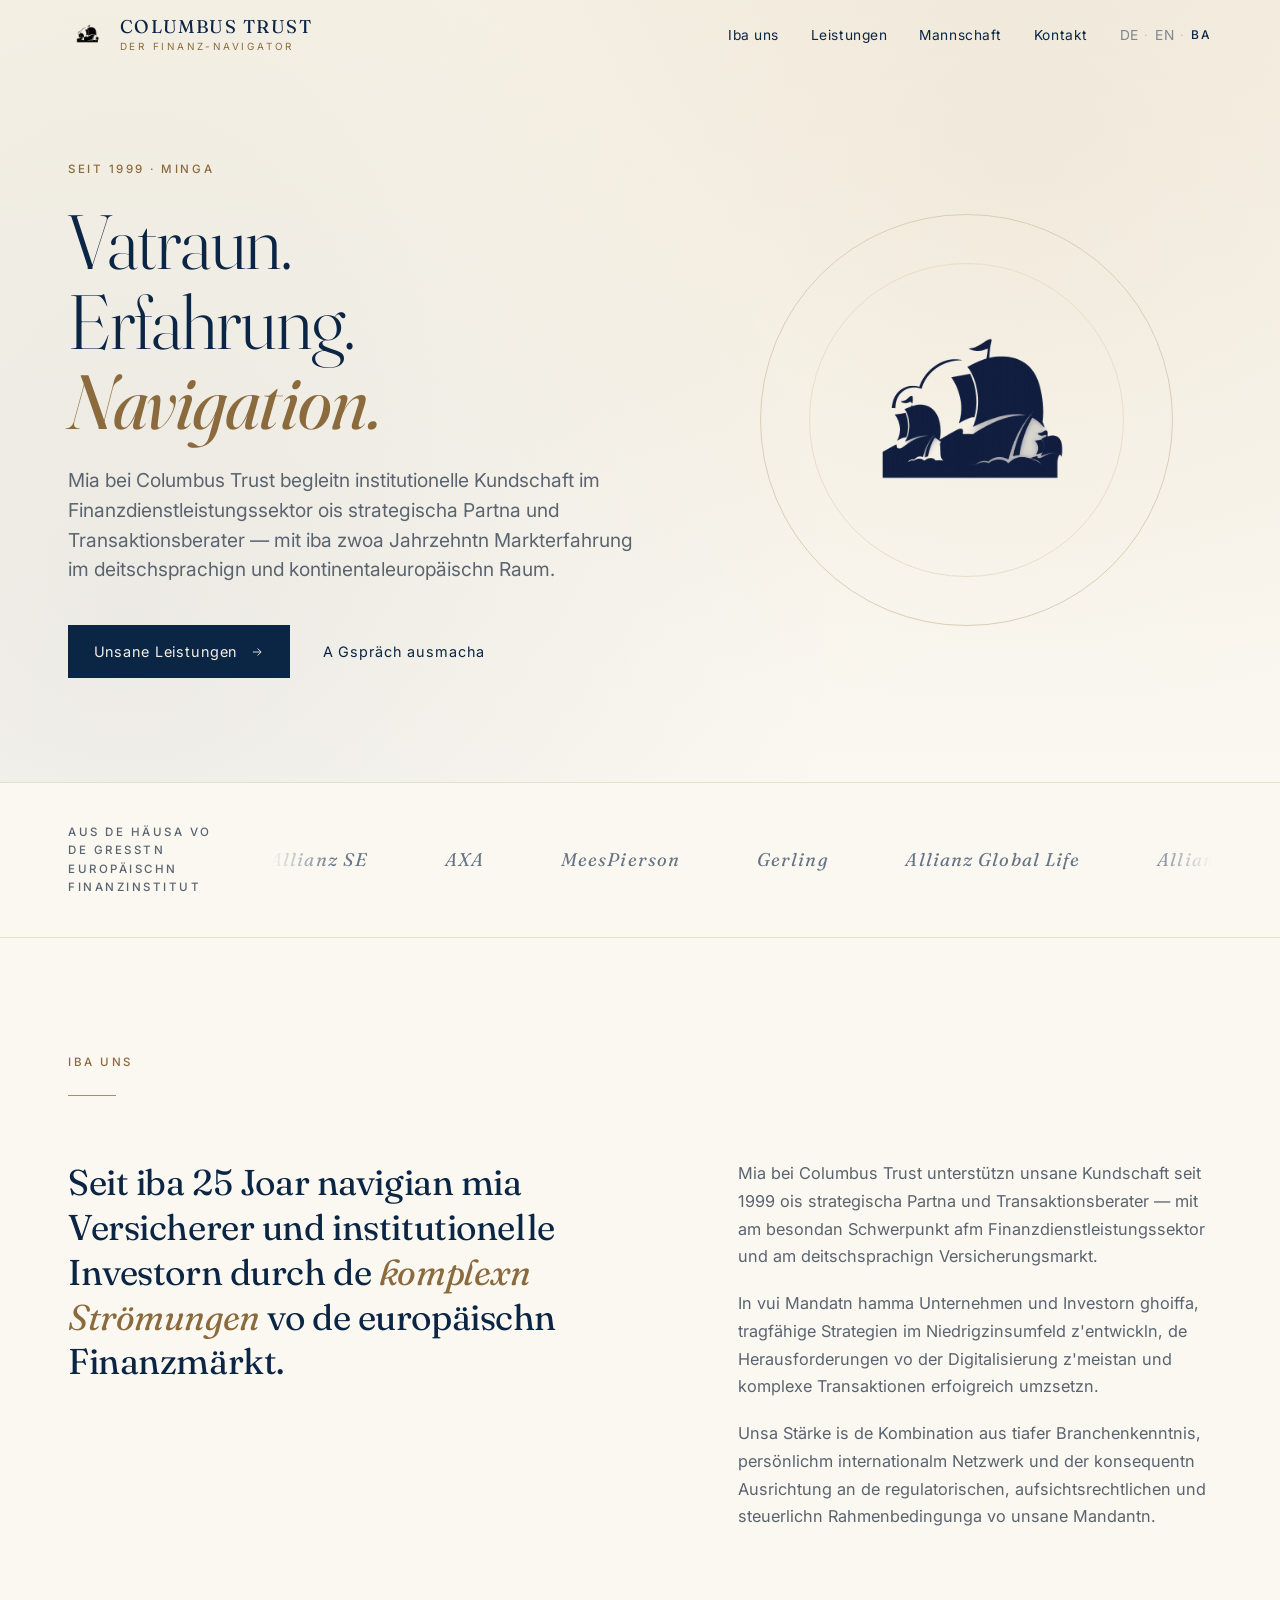
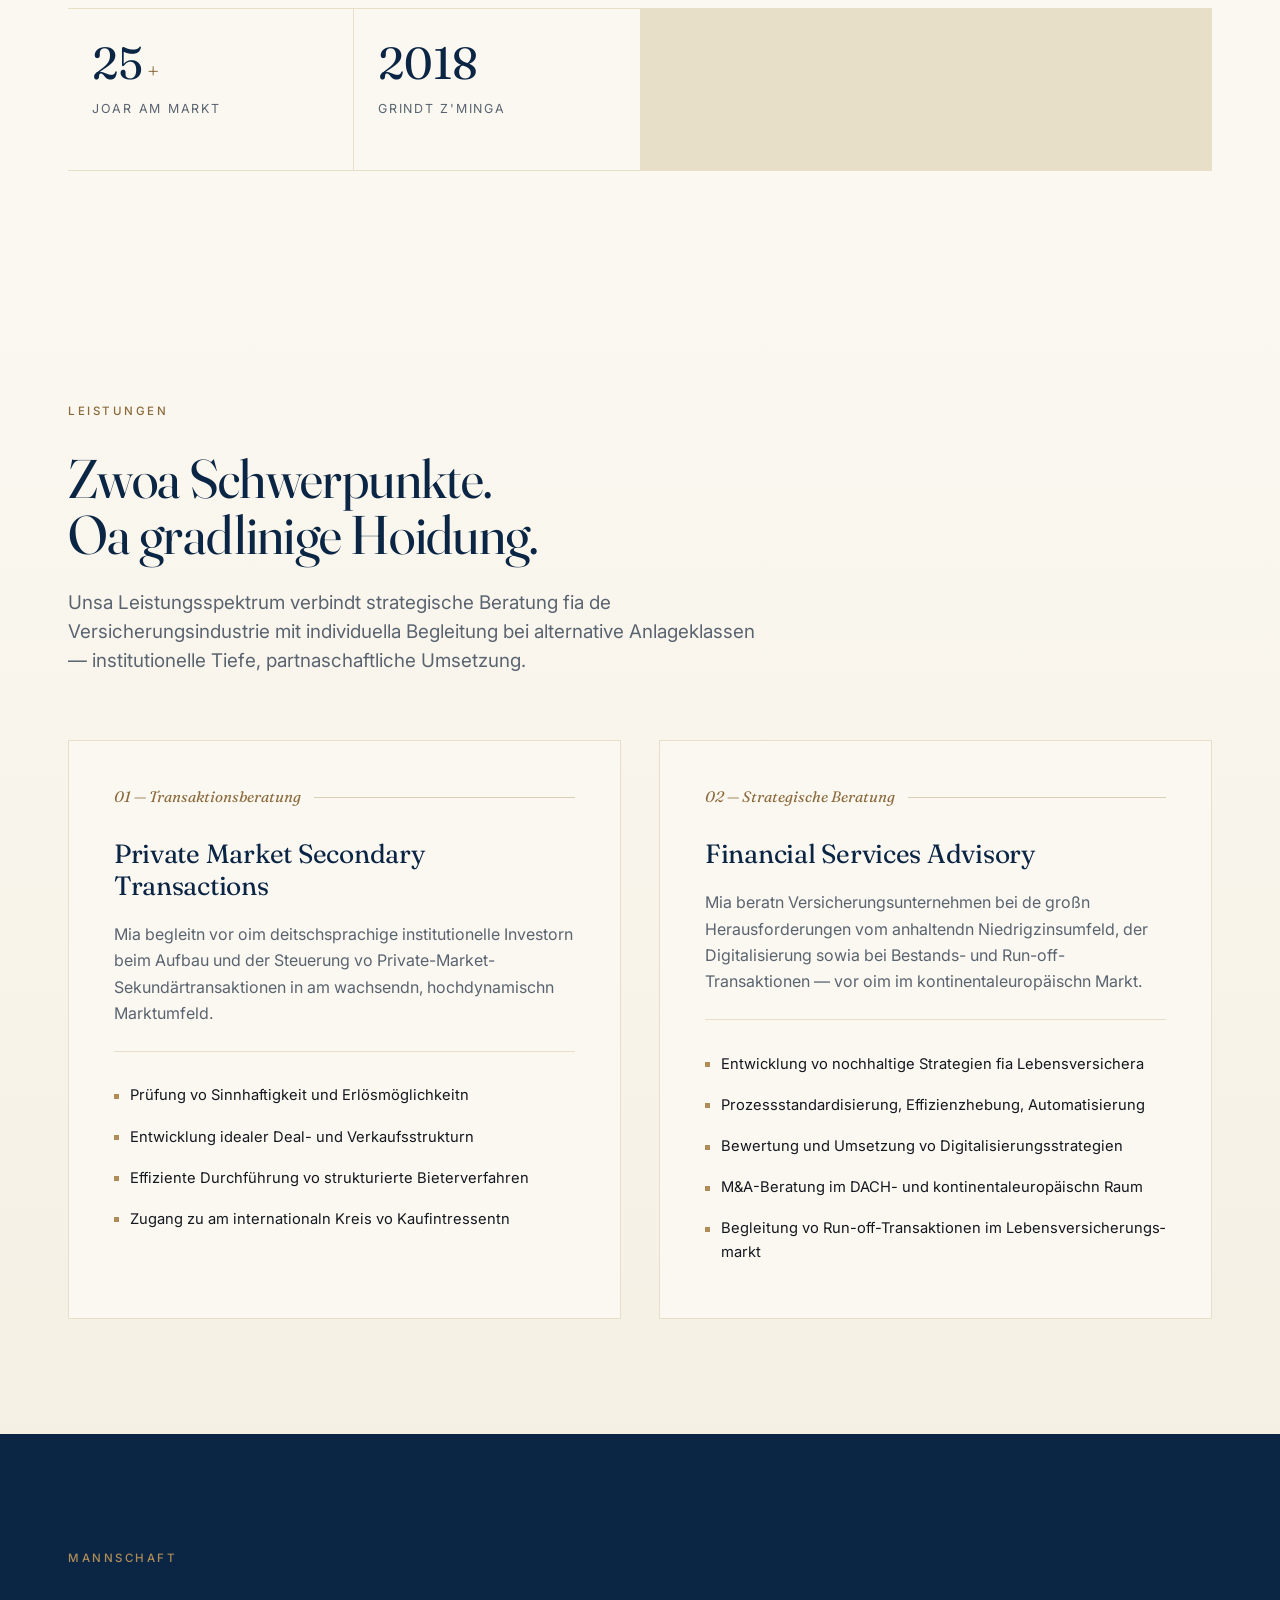
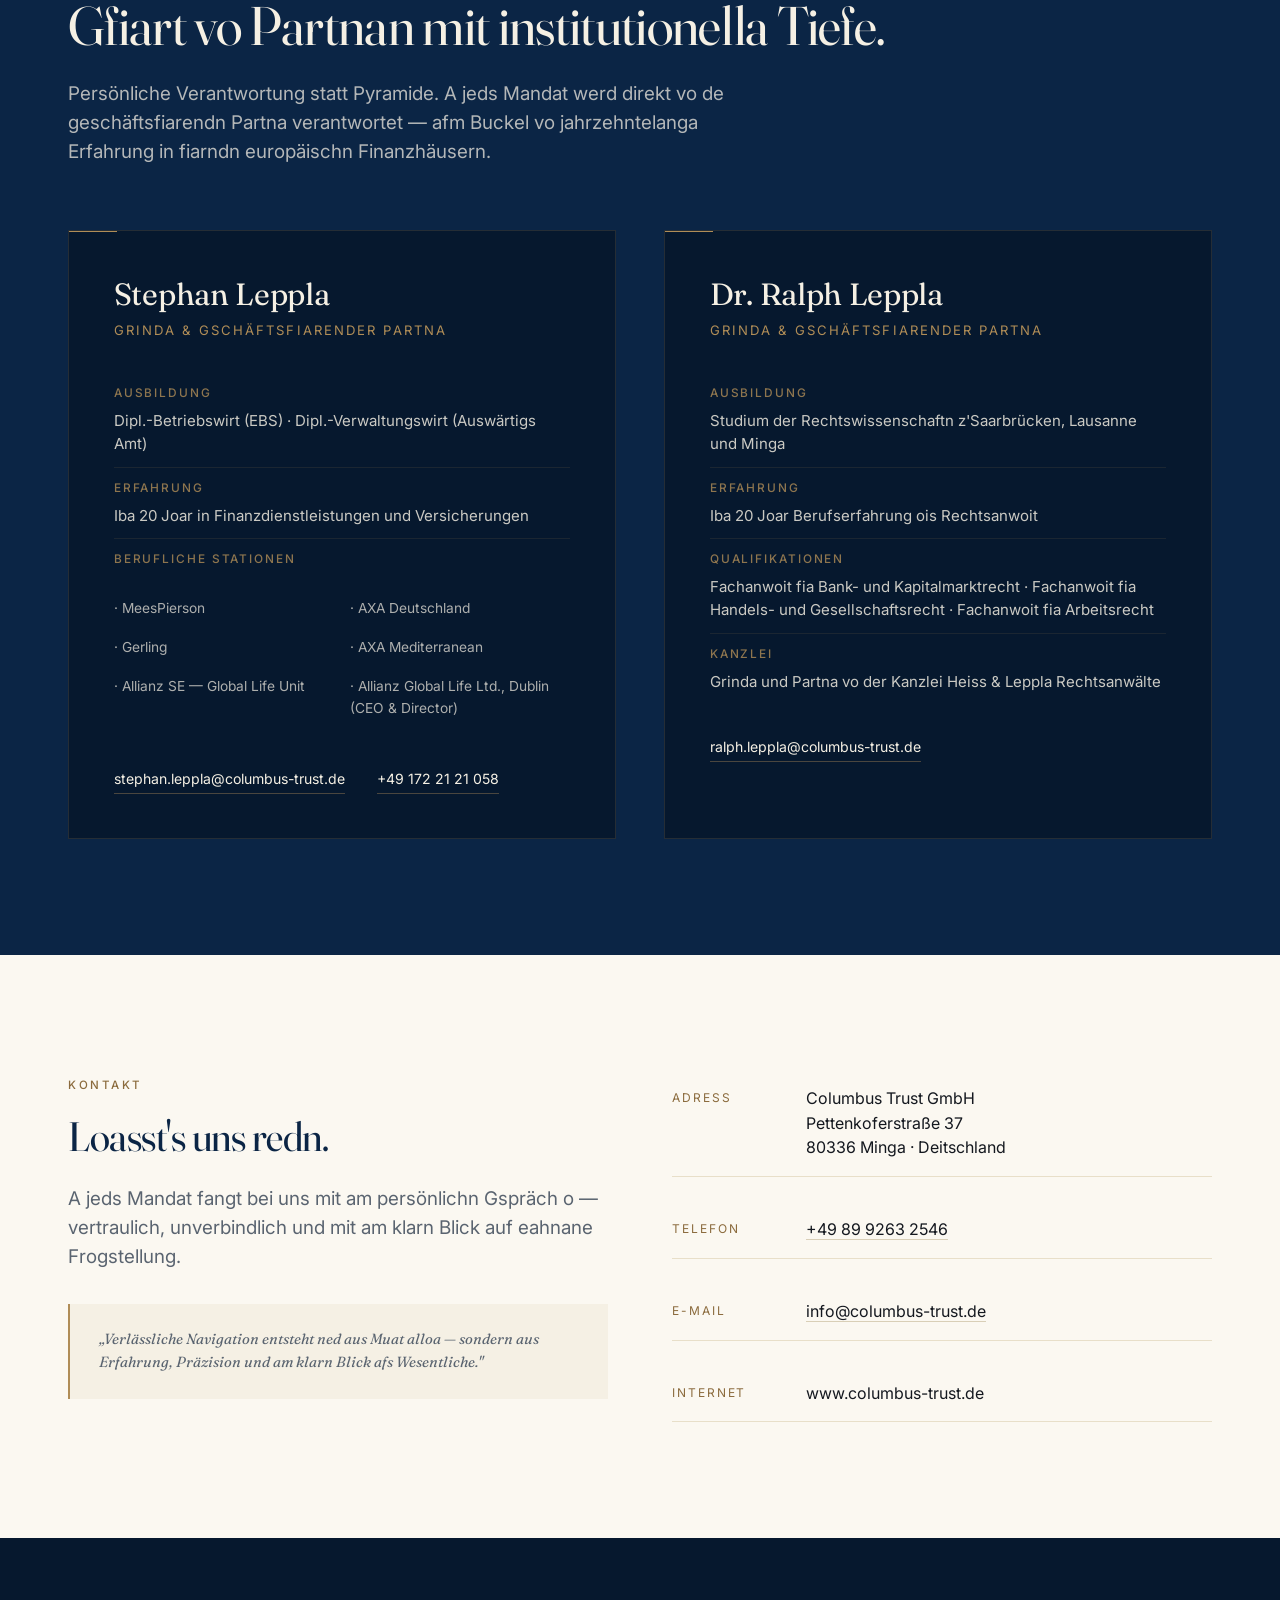
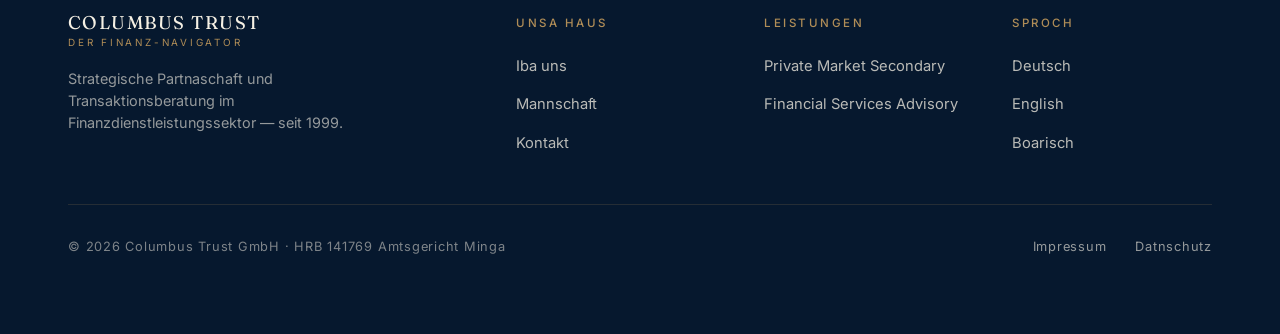
==== commit 5fefe973: "Sequential reveals for services/team + slower count-down + hero line cascade - Count-down (1999 from" ====
--- a/ba.html
+++ b/ba.html
@@ -55,9 +55,9 @@
         <div class="hero-text reveal">
           <div class="eyebrow">Seit 1999 · Minga</div>
           <h1 class="hero-title display">
-            Vatraun.<br />
-            Erfahrung.<br />
-            <em>Navigation.</em>
+            <span class="hero-title-line">Vatraun.</span>
+            <span class="hero-title-line">Erfahrung.</span>
+            <span class="hero-title-line"><em>Navigation.</em></span>
           </h1>
           <p class="hero-lead">
             Mia bei Columbus Trust begleitn institutionelle Kundschaft im Finanzdienstleistungssektor ois strategischa Partna und Transaktionsberater — mit iba zwoa Jahrzehntn Markterfahrung im deitschsprachign und kontinentaleuropäischn Raum.
@@ -152,14 +152,14 @@
           </p>
         </div>
 
-        <div class="service-grid">
-          <article class="service-card reveal">
-            <div class="service-num">01 — Transaktionsberatung</div>
-            <h3>Private Market Secondary Transactions</h3>
-            <p>
+        <div class="service-grid" data-stagger="220" data-stagger-child="110">
+          <article class="service-card stagger-item">
+            <div class="service-num stagger-child">01 — Transaktionsberatung</div>
+            <h3 class="stagger-child">Private Market Secondary Transactions</h3>
+            <p class="stagger-child">
               Mia begleitn vor oim deitschsprachige institutionelle Investorn beim Aufbau und der Steuerung vo Private-Market-Sekundärtransaktionen in am wachsendn, hochdynamischn Marktumfeld.
             </p>
-            <ul class="service-list">
+            <ul class="service-list stagger-child">
               <li>Prüfung vo Sinnhaftigkeit und Erlösmöglichkeitn</li>
               <li>Entwicklung idealer Deal- und Verkaufsstrukturn</li>
               <li>Effiziente Durchführung vo strukturierte Bieterverfahren</li>
@@ -167,13 +167,13 @@
             </ul>
           </article>
 
-          <article class="service-card reveal">
-            <div class="service-num">02 — Strategische Beratung</div>
-            <h3>Financial Services Advisory</h3>
-            <p>
+          <article class="service-card stagger-item">
+            <div class="service-num stagger-child">02 — Strategische Beratung</div>
+            <h3 class="stagger-child">Financial Services Advisory</h3>
+            <p class="stagger-child">
               Mia beratn Versicherungsunternehmen bei de großn Herausforderungen vom anhaltendn Niedrigzinsumfeld, der Digitalisierung sowia bei Bestands- und Run-off-Transaktionen — vor oim im kontinentaleuropäischn Markt.
             </p>
-            <ul class="service-list">
+            <ul class="service-list stagger-child">
               <li>Entwicklung vo nochhaltige Strategien fia Lebensversichera</li>
               <li>Prozessstandardisierung, Effizienzhebung, Automatisierung</li>
               <li>Bewertung und Umsetzung vo Digitalisierungs­strategien</li>
@@ -195,13 +195,13 @@
           </p>
         </div>
 
-        <div class="team-grid">
-
-          <article class="partner-card reveal">
-            <h3 class="partner-name">Stephan Leppla</h3>
-            <div class="partner-role">Grinda &amp; Gschäftsfiarender Partna</div>
-
-            <ul class="partner-bio">
+        <div class="team-grid" data-stagger="260" data-stagger-child="100">
+
+          <article class="partner-card stagger-item">
+            <h3 class="partner-name stagger-child">Stephan Leppla</h3>
+            <div class="partner-role stagger-child">Grinda &amp; Gschäftsfiarender Partna</div>
+
+            <ul class="partner-bio stagger-child">
               <li>
                 <strong>Ausbildung</strong>
                 Dipl.-Betriebswirt (EBS) · Dipl.-Verwaltungswirt (Auswärtigs Amt)
@@ -223,17 +223,17 @@
               </li>
             </ul>
 
-            <div class="partner-contact">
+            <div class="partner-contact stagger-child">
               <a href="mailto:stephan.leppla@columbus-trust.de">stephan.leppla@columbus-trust.de</a>
               <a href="tel:+491722121058">+49 172 21 21 058</a>
             </div>
           </article>
 
-          <article class="partner-card reveal">
-            <h3 class="partner-name">Dr. Ralph Leppla</h3>
-            <div class="partner-role">Grinda &amp; Gschäftsfiarender Partna</div>
-
-            <ul class="partner-bio">
+          <article class="partner-card stagger-item">
+            <h3 class="partner-name stagger-child">Dr. Ralph Leppla</h3>
+            <div class="partner-role stagger-child">Grinda &amp; Gschäftsfiarender Partna</div>
+
+            <ul class="partner-bio stagger-child">
               <li>
                 <strong>Ausbildung</strong>
                 Studium der Rechtswissenschaftn z'Saarbrücken, Lausanne und Minga
@@ -252,7 +252,7 @@
               </li>
             </ul>
 
-            <div class="partner-contact">
+            <div class="partner-contact stagger-child">
               <a href="mailto:ralph.leppla@columbus-trust.de">ralph.leppla@columbus-trust.de</a>
             </div>
           </article>
@@ -402,11 +402,11 @@
               animateNumber(stat.querySelector('.stat-value'), 0, parseInt(stat.dataset.target, 10), 1200);
             } else if (type === 'count-down') {
               const from = parseInt(stat.dataset.from, 10) || new Date().getFullYear();
-              animateNumber(stat.querySelector('.stat-value'), from, parseInt(stat.dataset.target, 10), 1400);
+              animateNumber(stat.querySelector('.stat-value'), from, parseInt(stat.dataset.target, 10), 2400);
             }
           }, delay);
           if (type === 'count-up') delay += 1100;
-          else if (type === 'count-down') delay += 1300;
+          else if (type === 'count-down') delay += 2300;
           else delay += 280;
         });
       };
@@ -417,6 +417,38 @@
       }, { threshold: 0.35 });
       obs.observe(section);
     })();
+
+    requestAnimationFrame(() => {
+      document.querySelectorAll('.hero-title-line').forEach((line, i) => {
+        setTimeout(() => line.classList.add('is-visible'), 80 + i * 160);
+      });
+    });
+
+    (function() {
+      const groups = document.querySelectorAll('[data-stagger]');
+      if (!groups.length) return;
+      const obs = new IntersectionObserver((entries) => {
+        entries.forEach((entry) => {
+          if (!entry.isIntersecting) return;
+          const group = entry.target;
+          const itemStep = parseInt(group.dataset.stagger, 10) || 200;
+          const childStep = parseInt(group.dataset.staggerChild || '0', 10);
+          const items = group.querySelectorAll(':scope > .stagger-item');
+          items.forEach((item, i) => {
+            setTimeout(() => {
+              item.classList.add('is-visible');
+              if (childStep > 0) {
+                item.querySelectorAll('.stagger-child').forEach((c, j) => {
+                  setTimeout(() => c.classList.add('is-visible'), j * childStep);
+                });
+              }
+            }, i * itemStep);
+          });
+          obs.unobserve(group);
+        });
+      }, { threshold: 0.18, rootMargin: '0px 0px -40px 0px' });
+      groups.forEach((g) => obs.observe(g));
+    })();
   </script>
 </body>
 </html>
--- a/styles.css
+++ b/styles.css
@@ -802,6 +802,48 @@
 .reveal.is-visible {
   opacity: 1;
   transform: none;
+}
+
+/* Stagger system — used for service/team cards and their inner content */
+.stagger-item {
+  opacity: 0;
+  transform: translateY(16px);
+  transition: opacity 0.75s var(--ease), transform 0.75s var(--ease);
+}
+.stagger-item.is-visible {
+  opacity: 1;
+  transform: none;
+}
+
+.stagger-child {
+  opacity: 0;
+  transform: translateY(8px);
+  transition: opacity 0.55s var(--ease), transform 0.55s var(--ease);
+}
+.stagger-child.is-visible {
+  opacity: 1;
+  transform: none;
+}
+
+/* Hero title — line-by-line reveal */
+.hero-title-line {
+  display: block;
+  opacity: 0;
+  transform: translateY(18px);
+  transition: opacity 0.75s var(--ease), transform 0.75s var(--ease);
+}
+.hero-title-line.is-visible {
+  opacity: 1;
+  transform: none;
+}
+
+@media (prefers-reduced-motion: reduce) {
+  .stagger-item,
+  .stagger-child,
+  .hero-title-line {
+    opacity: 1;
+    transform: none;
+  }
 }
 
 /* ---------- Responsive ---------- */
